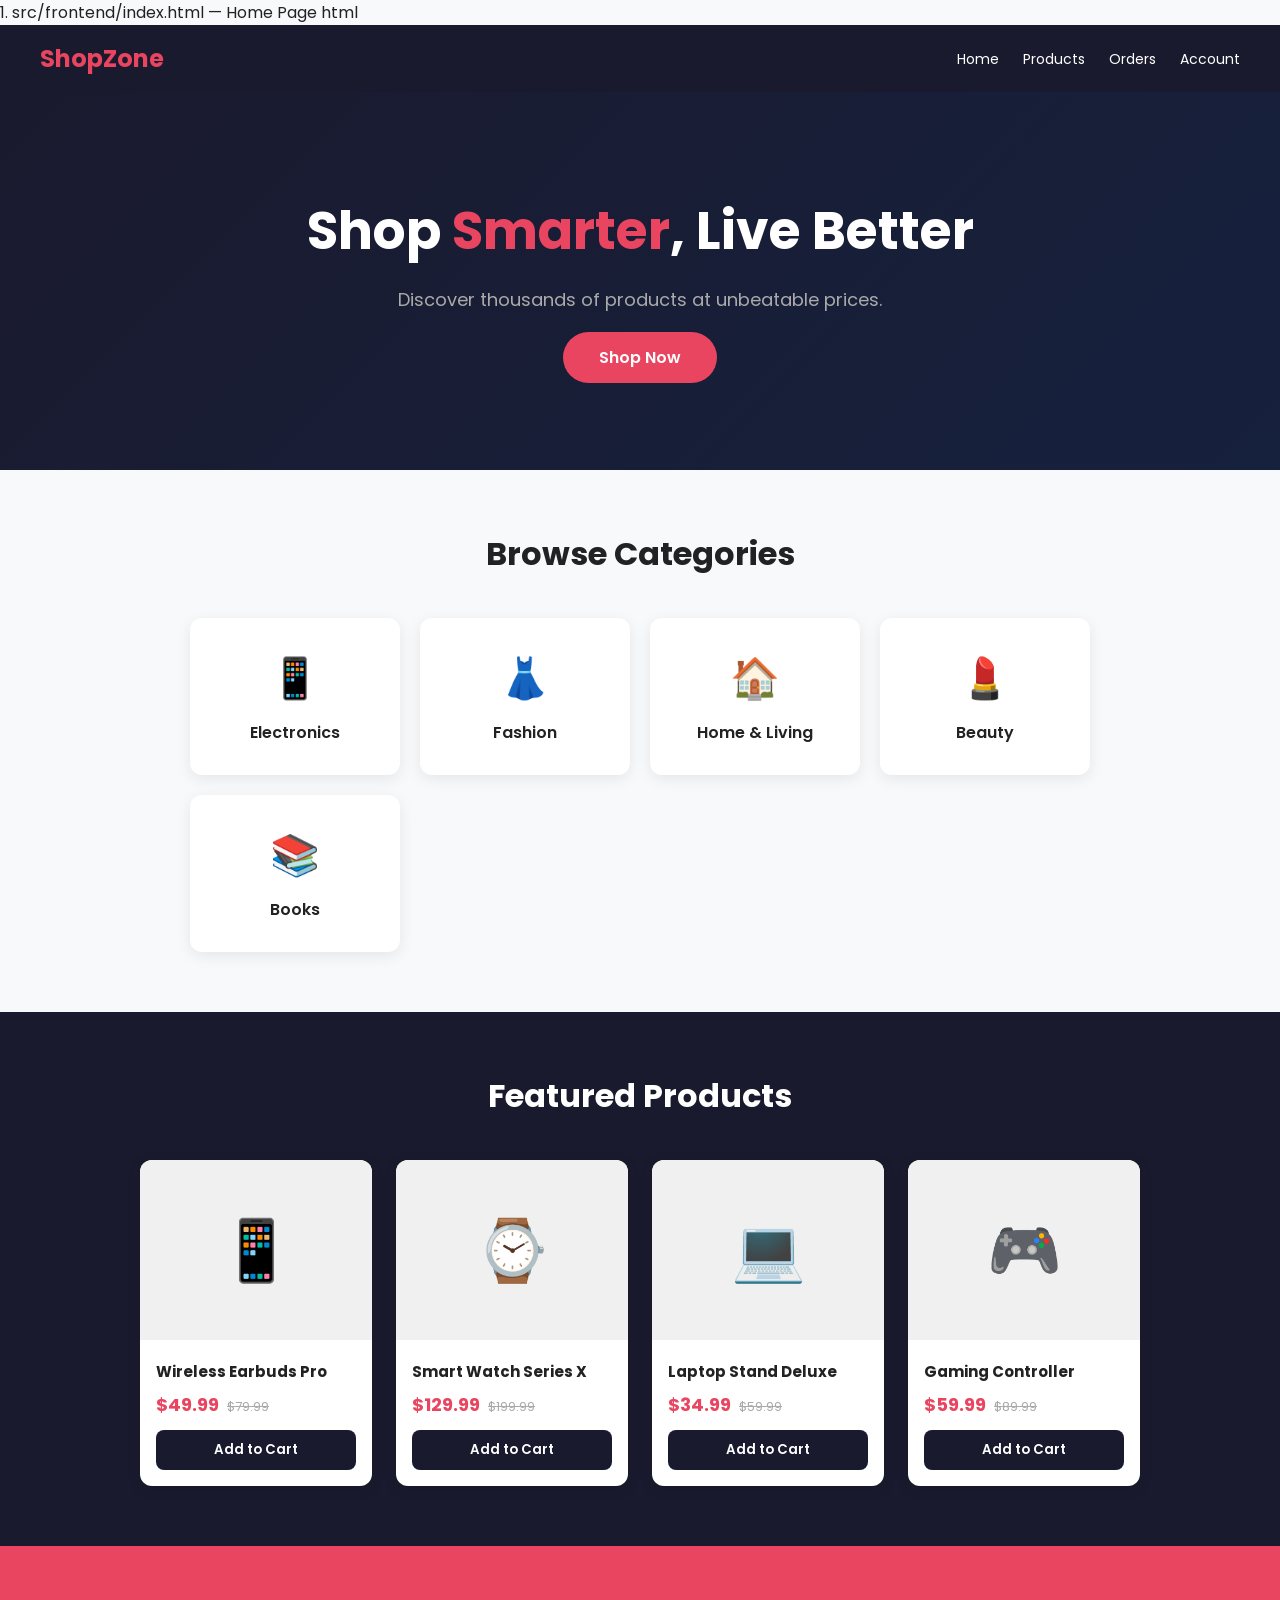
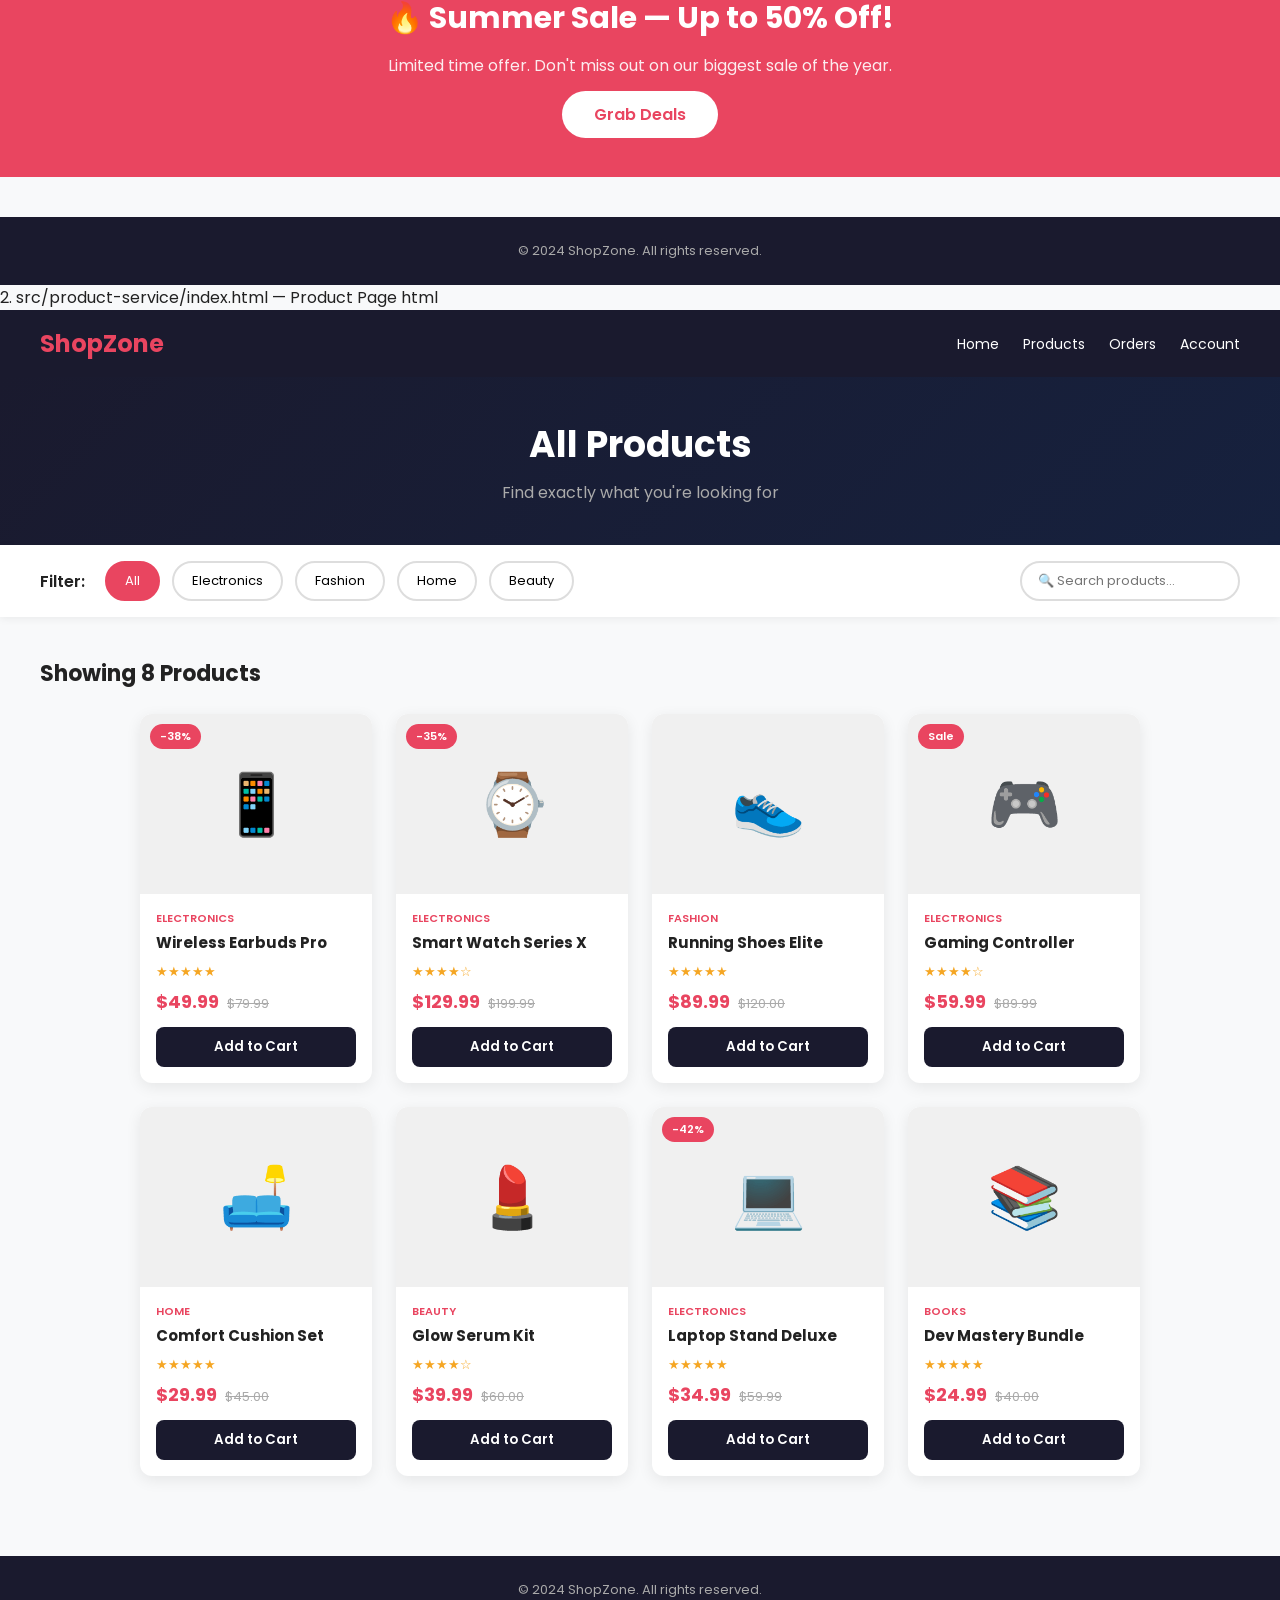
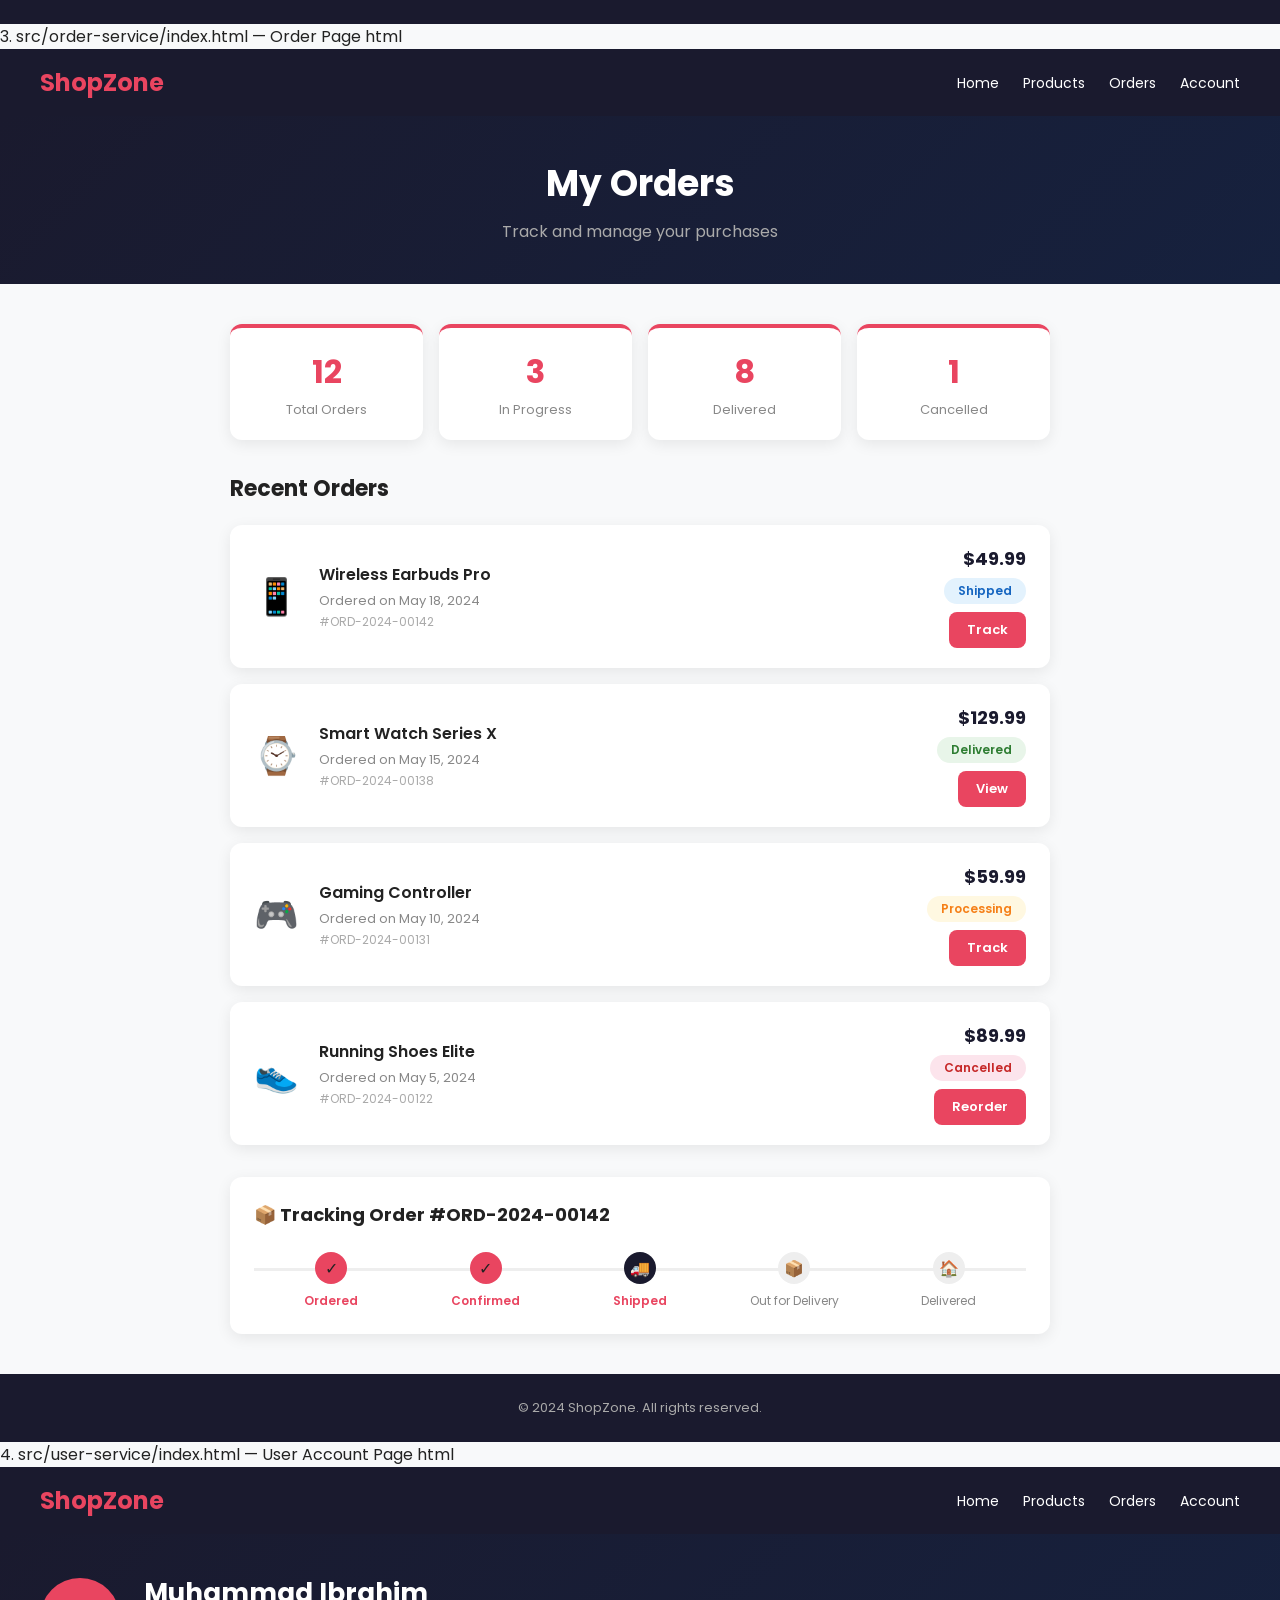
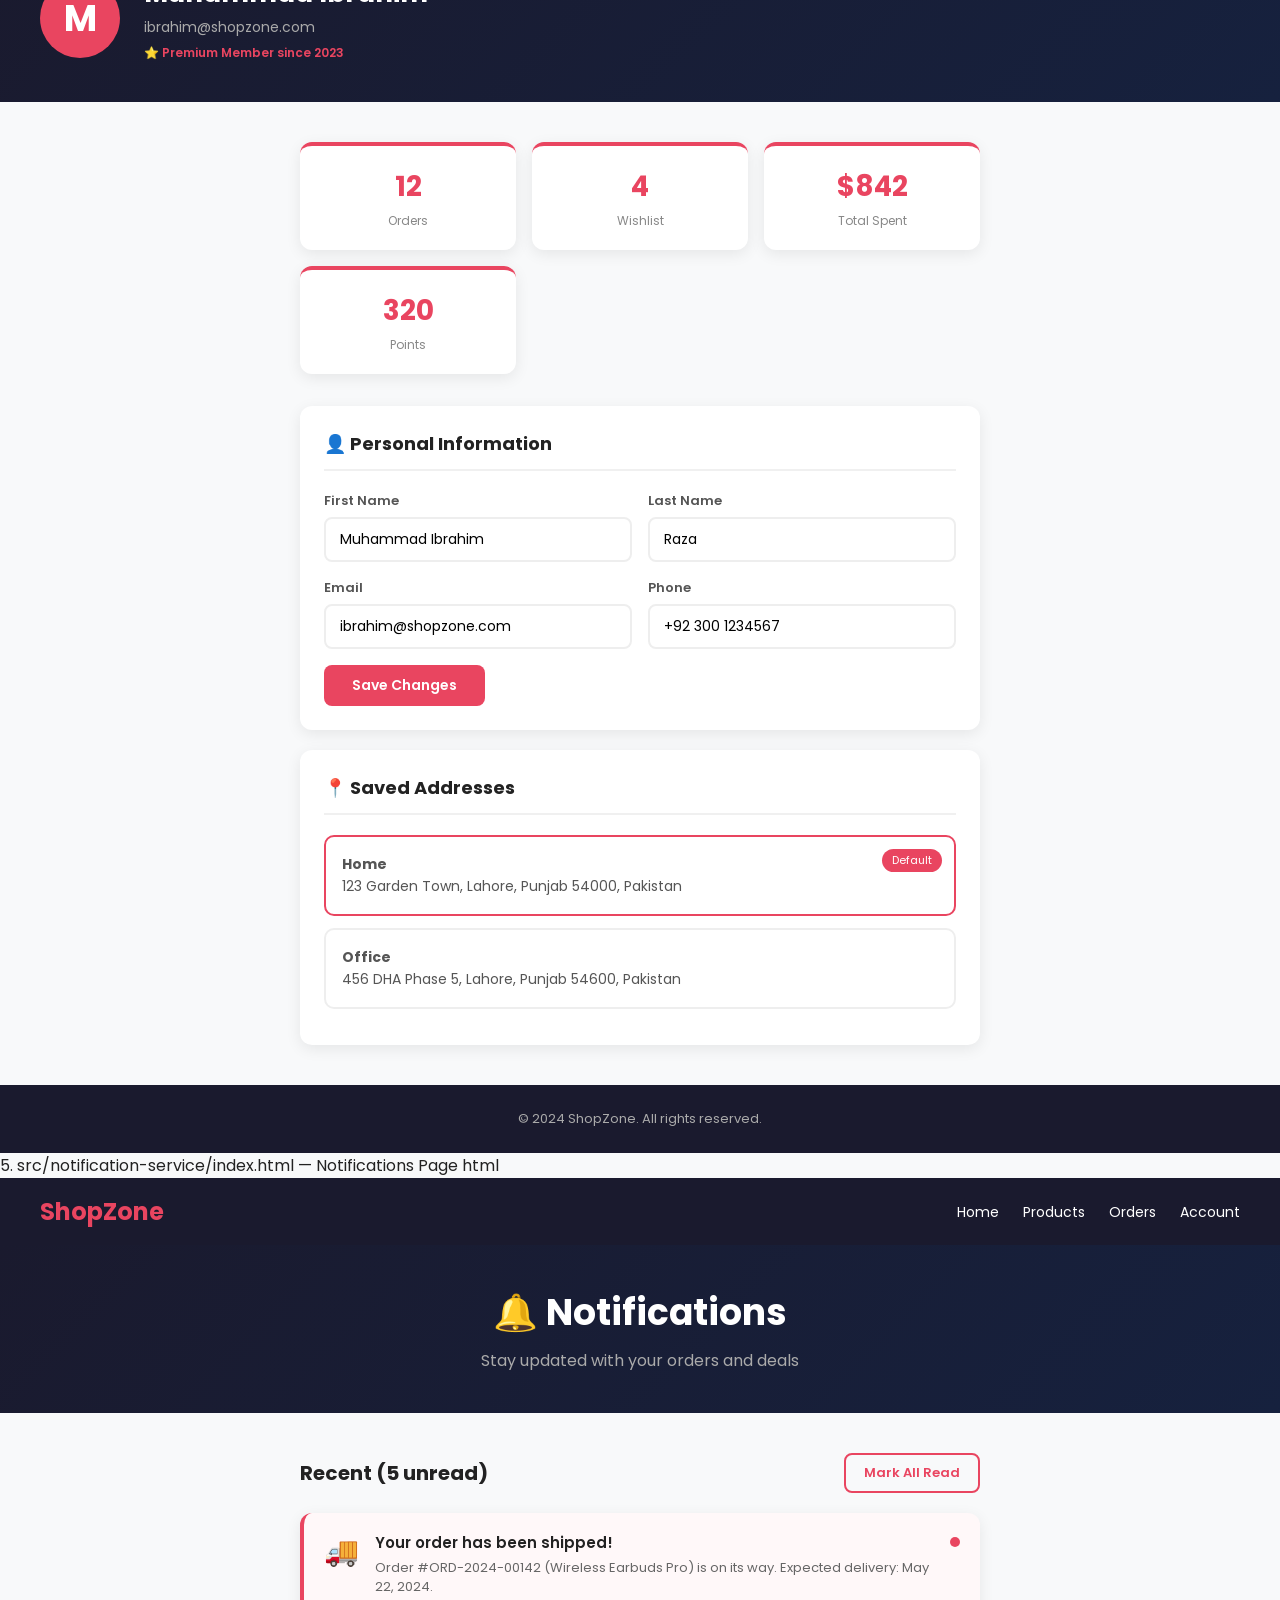
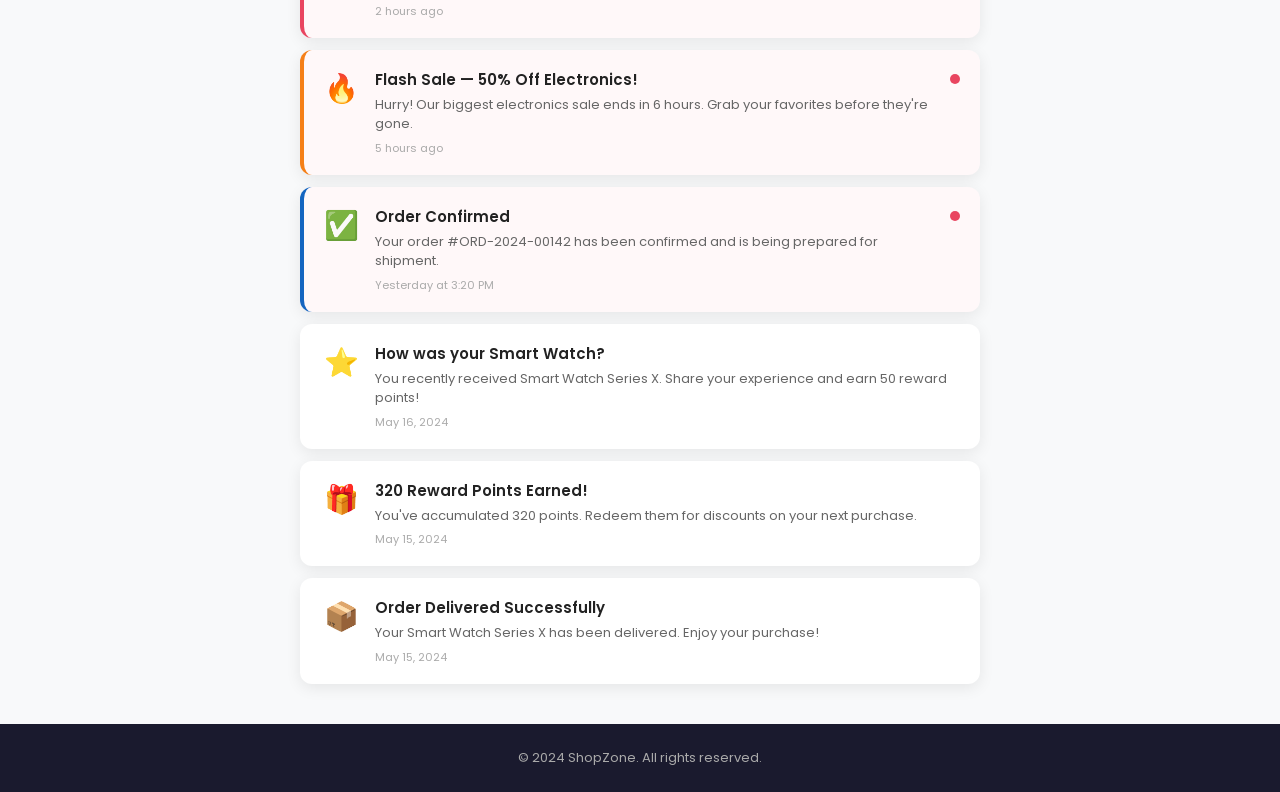
==== src/frontend/index.html @ 8c40a824 "feat: add HTML and CSS pages for all microservices" ====
1. src/frontend/index.html — Home Page
html<!DOCTYPE html>
<html lang="en">
<head>
  <meta charset="UTF-8">
  <meta name="viewport" content="width=device-width, initial-scale=1.0">
  <title>ShopZone - Home</title>
  <link href="https://fonts.googleapis.com/css2?family=Poppins:wght@300;400;600;700&display=swap" rel="stylesheet">
  <style>
    * { margin: 0; padding: 0; box-sizing: border-box; }
    body { font-family: 'Poppins', sans-serif; background: #f8f9fa; color: #222; }

    nav {
      background: #1a1a2e; color: white; padding: 16px 40px;
      display: flex; justify-content: space-between; align-items: center;
    }
    nav .logo { font-size: 24px; font-weight: 700; color: #e94560; }
    nav ul { list-style: none; display: flex; gap: 24px; }
    nav ul a { color: white; text-decoration: none; font-size: 14px; }
    nav ul a:hover { color: #e94560; }

    .hero {
      background: linear-gradient(135deg, #1a1a2e, #16213e);
      color: white; text-align: center; padding: 100px 20px;
    }
    .hero h1 { font-size: 52px; font-weight: 700; margin-bottom: 16px; }
    .hero h1 span { color: #e94560; }
    .hero p { font-size: 18px; color: #aaa; margin-bottom: 32px; }
    .hero a {
      background: #e94560; color: white; padding: 14px 36px;
      border-radius: 30px; text-decoration: none; font-weight: 600;
      transition: background 0.3s;
    }
    .hero a:hover { background: #c73652; }

    .categories {
      padding: 60px 40px; text-align: center;
    }
    .categories h2 { font-size: 32px; margin-bottom: 40px; }
    .category-grid {
      display: grid; grid-template-columns: repeat(auto-fit, minmax(180px, 1fr));
      gap: 20px; max-width: 900px; margin: 0 auto;
    }
    .category-card {
      background: white; border-radius: 12px; padding: 30px 20px;
      box-shadow: 0 4px 15px rgba(0,0,0,0.08); transition: transform 0.3s;
      cursor: pointer;
    }
    .category-card:hover { transform: translateY(-6px); }
    .category-card .icon { font-size: 40px; margin-bottom: 12px; }
    .category-card h3 { font-size: 16px; font-weight: 600; }

    .featured {
      background: #1a1a2e; padding: 60px 40px; text-align: center;
    }
    .featured h2 { color: white; font-size: 32px; margin-bottom: 40px; }
    .product-grid {
      display: grid; grid-template-columns: repeat(auto-fit, minmax(220px, 1fr));
      gap: 24px; max-width: 1000px; margin: 0 auto;
    }
    .product-card {
      background: white; border-radius: 12px; overflow: hidden;
      box-shadow: 0 4px 15px rgba(0,0,0,0.2); transition: transform 0.3s;
    }
    .product-card:hover { transform: translateY(-6px); }
    .product-img {
      height: 180px; display: flex; align-items: center; justify-content: center;
      font-size: 60px; background: #f0f0f0;
    }
    .product-info { padding: 16px; text-align: left; }
    .product-info h4 { font-size: 15px; margin-bottom: 6px; }
    .product-info .price { color: #e94560; font-weight: 700; font-size: 18px; }
    .product-info .old-price { color: #aaa; text-decoration: line-through; font-size: 13px; margin-left: 8px; }
    .btn-cart {
      width: 100%; margin-top: 12px; padding: 10px;
      background: #e94560; color: white; border: none;
      border-radius: 8px; cursor: pointer; font-family: 'Poppins', sans-serif;
      font-weight: 600; transition: background 0.3s;
    }
    .btn-cart:hover { background: #c73652; }

    .banner {
      background: #e94560; color: white; text-align: center; padding: 50px 20px;
    }
    .banner h2 { font-size: 30px; margin-bottom: 12px; }
    .banner p { font-size: 16px; margin-bottom: 24px; opacity: 0.9; }
    .banner a {
      background: white; color: #e94560; padding: 12px 32px;
      border-radius: 30px; text-decoration: none; font-weight: 600;
    }

    footer {
      background: #1a1a2e; color: #aaa; text-align: center; padding: 24px;
      font-size: 13px;
    }
  </style>
</head>
<body>

  <nav>
    <div class="logo">ShopZone</div>
    <ul>
      <li><a href="#">Home</a></li>
      <li><a href="../product-service/index.html">Products</a></li>
      <li><a href="../order-service/index.html">Orders</a></li>
      <li><a href="../user-service/index.html">Account</a></li>
    </ul>
  </nav>

  <section class="hero">
    <h1>Shop <span>Smarter</span>, Live Better</h1>
    <p>Discover thousands of products at unbeatable prices.</p>
    <a href="../product-service/index.html">Shop Now</a>
  </section>

  <section class="categories">
    <h2>Browse Categories</h2>
    <div class="category-grid">
      <div class="category-card"><div class="icon">📱</div><h3>Electronics</h3></div>
      <div class="category-card"><div class="icon">👗</div><h3>Fashion</h3></div>
      <div class="category-card"><div class="icon">🏠</div><h3>Home & Living</h3></div>
      <div class="category-card"><div class="icon">💄</div><h3>Beauty</h3></div>
      <div class="category-card"><div class="icon">📚</div><h3>Books</h3></div>
    </div>
  </section>

  <section class="featured">
    <h2>Featured Products</h2>
    <div class="product-grid">
      <div class="product-card">
        <div class="product-img">📱</div>
        <div class="product-info">
          <h4>Wireless Earbuds Pro</h4>
          <div><span class="price">$49.99</span><span class="old-price">$79.99</span></div>
          <button class="btn-cart">Add to Cart</button>
        </div>
      </div>
      <div class="product-card">
        <div class="product-img">⌚</div>
        <div class="product-info">
          <h4>Smart Watch Series X</h4>
          <div><span class="price">$129.99</span><span class="old-price">$199.99</span></div>
          <button class="btn-cart">Add to Cart</button>
        </div>
      </div>
      <div class="product-card">
        <div class="product-img">💻</div>
        <div class="product-info">
          <h4>Laptop Stand Deluxe</h4>
          <div><span class="price">$34.99</span><span class="old-price">$59.99</span></div>
          <button class="btn-cart">Add to Cart</button>
        </div>
      </div>
      <div class="product-card">
        <div class="product-img">🎮</div>
        <div class="product-info">
          <h4>Gaming Controller</h4>
          <div><span class="price">$59.99</span><span class="old-price">$89.99</span></div>
          <button class="btn-cart">Add to Cart</button>
        </div>
      </div>
    </div>
  </section>

  <section class="banner">
    <h2>🔥 Summer Sale — Up to 50% Off!</h2>
    <p>Limited time offer. Don't miss out on our biggest sale of the year.</p>
    <a href="../product-service/index.html">Grab Deals</a>
  </section>

  <footer>
    <p>© 2024 ShopZone. All rights reserved.</p>
  </footer>

</body>
</html>

2. src/product-service/index.html — Product Page
html<!DOCTYPE html>
<html lang="en">
<head>
  <meta charset="UTF-8">
  <meta name="viewport" content="width=device-width, initial-scale=1.0">
  <title>ShopZone - Products</title>
  <link href="https://fonts.googleapis.com/css2?family=Poppins:wght@300;400;600;700&display=swap" rel="stylesheet">
  <style>
    * { margin: 0; padding: 0; box-sizing: border-box; }
    body { font-family: 'Poppins', sans-serif; background: #f8f9fa; color: #222; }

    nav {
      background: #1a1a2e; color: white; padding: 16px 40px;
      display: flex; justify-content: space-between; align-items: center;
    }
    nav .logo { font-size: 24px; font-weight: 700; color: #e94560; }
    nav ul { list-style: none; display: flex; gap: 24px; }
    nav ul a { color: white; text-decoration: none; font-size: 14px; }
    nav ul a:hover { color: #e94560; }

    .page-header {
      background: linear-gradient(135deg, #1a1a2e, #16213e);
      color: white; padding: 40px; text-align: center;
    }
    .page-header h1 { font-size: 36px; }
    .page-header p { color: #aaa; margin-top: 8px; }

    .filters {
      background: white; padding: 16px 40px;
      display: flex; gap: 12px; flex-wrap: wrap; align-items: center;
      box-shadow: 0 2px 8px rgba(0,0,0,0.06);
    }
    .filters span { font-weight: 600; margin-right: 8px; }
    .filter-btn {
      padding: 8px 18px; border: 2px solid #ddd; border-radius: 20px;
      background: white; cursor: pointer; font-family: 'Poppins', sans-serif;
      font-size: 13px; transition: all 0.3s;
    }
    .filter-btn:hover, .filter-btn.active {
      background: #e94560; color: white; border-color: #e94560;
    }
    .search-box {
      margin-left: auto; padding: 8px 16px; border: 2px solid #ddd;
      border-radius: 20px; font-family: 'Poppins', sans-serif; font-size: 13px;
      outline: none; width: 220px;
    }
    .search-box:focus { border-color: #e94560; }

    .products-section { padding: 40px; }
    .products-section h2 { font-size: 22px; margin-bottom: 24px; }
    .product-grid {
      display: grid; grid-template-columns: repeat(auto-fill, minmax(220px, 1fr));
      gap: 24px;
    }
    .product-card {
      background: white; border-radius: 12px; overflow: hidden;
      box-shadow: 0 4px 15px rgba(0,0,0,0.08); transition: transform 0.3s;
    }
    .product-card:hover { transform: translateY(-6px); }
    .badge {
      position: absolute; top: 10px; left: 10px;
      background: #e94560; color: white; font-size: 11px;
      padding: 4px 10px; border-radius: 20px; font-weight: 600;
    }
    .product-img-wrap { position: relative; }
    .product-img {
      height: 180px; display: flex; align-items: center; justify-content: center;
      font-size: 60px; background: #f0f0f0;
    }
    .product-info { padding: 16px; }
    .product-info .category { font-size: 11px; color: #e94560; font-weight: 600; text-transform: uppercase; }
    .product-info h4 { font-size: 15px; margin: 4px 0 8px; }
    .stars { color: #f5a623; font-size: 13px; margin-bottom: 6px; }
    .price { color: #e94560; font-weight: 700; font-size: 18px; }
    .old-price { color: #aaa; text-decoration: line-through; font-size: 13px; margin-left: 8px; }
    .btn-cart {
      width: 100%; margin-top: 12px; padding: 10px;
      background: #1a1a2e; color: white; border: none;
      border-radius: 8px; cursor: pointer; font-family: 'Poppins', sans-serif;
      font-weight: 600; transition: background 0.3s;
    }
    .btn-cart:hover { background: #e94560; }

    footer {
      background: #1a1a2e; color: #aaa; text-align: center;
      padding: 24px; font-size: 13px; margin-top: 40px;
    }
  </style>
</head>
<body>

  <nav>
    <div class="logo">ShopZone</div>
    <ul>
      <li><a href="../frontend/index.html">Home</a></li>
      <li><a href="#">Products</a></li>
      <li><a href="../order-service/index.html">Orders</a></li>
      <li><a href="../user-service/index.html">Account</a></li>
    </ul>
  </nav>

  <div class="page-header">
    <h1>All Products</h1>
    <p>Find exactly what you're looking for</p>
  </div>

  <div class="filters">
    <span>Filter:</span>
    <button class="filter-btn active">All</button>
    <button class="filter-btn">Electronics</button>
    <button class="filter-btn">Fashion</button>
    <button class="filter-btn">Home</button>
    <button class="filter-btn">Beauty</button>
    <input class="search-box" type="text" placeholder="🔍 Search products...">
  </div>

  <section class="products-section">
    <h2>Showing 8 Products</h2>
    <div class="product-grid">

      <div class="product-card">
        <div class="product-img-wrap">
          <div class="product-img">📱</div>
          <span class="badge">-38%</span>
        </div>
        <div class="product-info">
          <div class="category">Electronics</div>
          <h4>Wireless Earbuds Pro</h4>
          <div class="stars">★★★★★</div>
          <span class="price">$49.99</span><span class="old-price">$79.99</span>
          <button class="btn-cart">Add to Cart</button>
        </div>
      </div>

      <div class="product-card">
        <div class="product-img-wrap">
          <div class="product-img">⌚</div>
          <span class="badge">-35%</span>
        </div>
        <div class="product-info">
          <div class="category">Electronics</div>
          <h4>Smart Watch Series X</h4>
          <div class="stars">★★★★☆</div>
          <span class="price">$129.99</span><span class="old-price">$199.99</span>
          <button class="btn-cart">Add to Cart</button>
        </div>
      </div>

      <div class="product-card">
        <div class="product-img-wrap">
          <div class="product-img">👟</div>
        </div>
        <div class="product-info">
          <div class="category">Fashion</div>
          <h4>Running Shoes Elite</h4>
          <div class="stars">★★★★★</div>
          <span class="price">$89.99</span><span class="old-price">$120.00</span>
          <button class="btn-cart">Add to Cart</button>
        </div>
      </div>

      <div class="product-card">
        <div class="product-img-wrap">
          <div class="product-img">🎮</div>
          <span class="badge">Sale</span>
        </div>
        <div class="product-info">
          <div class="category">Electronics</div>
          <h4>Gaming Controller</h4>
          <div class="stars">★★★★☆</div>
          <span class="price">$59.99</span><span class="old-price">$89.99</span>
          <button class="btn-cart">Add to Cart</button>
        </div>
      </div>

      <div class="product-card">
        <div class="product-img-wrap">
          <div class="product-img">🛋️</div>
        </div>
        <div class="product-info">
          <div class="category">Home</div>
          <h4>Comfort Cushion Set</h4>
          <div class="stars">★★★★★</div>
          <span class="price">$29.99</span><span class="old-price">$45.00</span>
          <button class="btn-cart">Add to Cart</button>
        </div>
      </div>

      <div class="product-card">
        <div class="product-img-wrap">
          <div class="product-img">💄</div>
        </div>
        <div class="product-info">
          <div class="category">Beauty</div>
          <h4>Glow Serum Kit</h4>
          <div class="stars">★★★★☆</div>
          <span class="price">$39.99</span><span class="old-price">$60.00</span>
          <button class="btn-cart">Add to Cart</button>
        </div>
      </div>

      <div class="product-card">
        <div class="product-img-wrap">
          <div class="product-img">💻</div>
          <span class="badge">-42%</span>
        </div>
        <div class="product-info">
          <div class="category">Electronics</div>
          <h4>Laptop Stand Deluxe</h4>
          <div class="stars">★★★★★</div>
          <span class="price">$34.99</span><span class="old-price">$59.99</span>
          <button class="btn-cart">Add to Cart</button>
        </div>
      </div>

      <div class="product-card">
        <div class="product-img-wrap">
          <div class="product-img">📚</div>
        </div>
        <div class="product-info">
          <div class="category">Books</div>
          <h4>Dev Mastery Bundle</h4>
          <div class="stars">★★★★★</div>
          <span class="price">$24.99</span><span class="old-price">$40.00</span>
          <button class="btn-cart">Add to Cart</button>
        </div>
      </div>

    </div>
  </section>

  <footer><p>© 2024 ShopZone. All rights reserved.</p></footer>

  <script>
    document.querySelectorAll('.filter-btn').forEach(btn => {
      btn.addEventListener('click', () => {
        document.querySelectorAll('.filter-btn').forEach(b => b.classList.remove('active'));
        btn.classList.add('active');
      });
    });
  </script>
</body>
</html>

3. src/order-service/index.html — Order Page
html<!DOCTYPE html>
<html lang="en">
<head>
  <meta charset="UTF-8">
  <meta name="viewport" content="width=device-width, initial-scale=1.0">
  <title>ShopZone - Orders</title>
  <link href="https://fonts.googleapis.com/css2?family=Poppins:wght@300;400;600;700&display=swap" rel="stylesheet">
  <style>
    * { margin: 0; padding: 0; box-sizing: border-box; }
    body { font-family: 'Poppins', sans-serif; background: #f8f9fa; color: #222; }

    nav {
      background: #1a1a2e; color: white; padding: 16px 40px;
      display: flex; justify-content: space-between; align-items: center;
    }
    nav .logo { font-size: 24px; font-weight: 700; color: #e94560; }
    nav ul { list-style: none; display: flex; gap: 24px; }
    nav ul a { color: white; text-decoration: none; font-size: 14px; }
    nav ul a:hover { color: #e94560; }

    .page-header {
      background: linear-gradient(135deg, #1a1a2e, #16213e);
      color: white; padding: 40px; text-align: center;
    }
    .page-header h1 { font-size: 36px; }
    .page-header p { color: #aaa; margin-top: 8px; }

    .orders-container { max-width: 860px; margin: 40px auto; padding: 0 20px; }

    .summary-cards {
      display: grid; grid-template-columns: repeat(auto-fit, minmax(180px, 1fr));
      gap: 16px; margin-bottom: 32px;
    }
    .summary-card {
      background: white; border-radius: 12px; padding: 20px;
      box-shadow: 0 4px 15px rgba(0,0,0,0.08); text-align: center;
      border-top: 4px solid #e94560;
    }
    .summary-card .number { font-size: 32px; font-weight: 700; color: #e94560; }
    .summary-card .label { font-size: 13px; color: #888; margin-top: 4px; }

    .orders-list h2 { font-size: 22px; margin-bottom: 20px; }
    .order-card {
      background: white; border-radius: 12px; padding: 20px 24px;
      box-shadow: 0 4px 15px rgba(0,0,0,0.08); margin-bottom: 16px;
      display: flex; align-items: center; gap: 20px; flex-wrap: wrap;
    }
    .order-icon { font-size: 36px; }
    .order-details { flex: 1; }
    .order-details h4 { font-size: 16px; font-weight: 600; margin-bottom: 4px; }
    .order-details p { font-size: 13px; color: #888; }
    .order-id { font-size: 12px; color: #aaa; margin-top: 2px; }
    .order-meta { text-align: right; }
    .order-price { font-size: 18px; font-weight: 700; color: #1a1a2e; }
    .status {
      display: inline-block; padding: 4px 14px; border-radius: 20px;
      font-size: 12px; font-weight: 600; margin-top: 6px;
    }
    .status.delivered { background: #e8f5e9; color: #2e7d32; }
    .status.shipped { background: #e3f2fd; color: #1565c0; }
    .status.processing { background: #fff8e1; color: #f57f17; }
    .status.cancelled { background: #fce4ec; color: #c62828; }
    .btn-track {
      padding: 8px 18px; background: #e94560; color: white;
      border: none; border-radius: 8px; cursor: pointer;
      font-family: 'Poppins', sans-serif; font-size: 13px; font-weight: 600;
      margin-top: 8px; transition: background 0.3s;
    }
    .btn-track:hover { background: #c73652; }

    .tracker {
      background: white; border-radius: 12px; padding: 24px;
      box-shadow: 0 4px 15px rgba(0,0,0,0.08); margin-top: 32px;
    }
    .tracker h3 { font-size: 18px; margin-bottom: 24px; }
    .track-steps {
      display: flex; justify-content: space-between; position: relative;
    }
    .track-steps::before {
      content: ''; position: absolute; top: 16px; left: 0; right: 0;
      height: 3px; background: #eee; z-index: 0;
    }
    .track-step { text-align: center; flex: 1; position: relative; z-index: 1; }
    .step-dot {
      width: 32px; height: 32px; border-radius: 50%; background: #eee;
      margin: 0 auto 8px; display: flex; align-items: center; justify-content: center;
      font-size: 16px;
    }
    .step-dot.done { background: #e94560; }
    .step-dot.active { background: #1a1a2e; }
    .track-step p { font-size: 12px; color: #888; }
    .track-step.done p { color: #e94560; font-weight: 600; }

    footer {
      background: #1a1a2e; color: #aaa; text-align: center;
      padding: 24px; font-size: 13px; margin-top: 40px;
    }
  </style>
</head>
<body>

  <nav>
    <div class="logo">ShopZone</div>
    <ul>
      <li><a href="../frontend/index.html">Home</a></li>
      <li><a href="../product-service/index.html">Products</a></li>
      <li><a href="#">Orders</a></li>
      <li><a href="../user-service/index.html">Account</a></li>
    </ul>
  </nav>

  <div class="page-header">
    <h1>My Orders</h1>
    <p>Track and manage your purchases</p>
  </div>

  <div class="orders-container">

    <div class="summary-cards">
      <div class="summary-card"><div class="number">12</div><div class="label">Total Orders</div></div>
      <div class="summary-card"><div class="number">3</div><div class="label">In Progress</div></div>
      <div class="summary-card"><div class="number">8</div><div class="label">Delivered</div></div>
      <div class="summary-card"><div class="number">1</div><div class="label">Cancelled</div></div>
    </div>

    <div class="orders-list">
      <h2>Recent Orders</h2>

      <div class="order-card">
        <div class="order-icon">📱</div>
        <div class="order-details">
          <h4>Wireless Earbuds Pro</h4>
          <p>Ordered on May 18, 2024</p>
          <div class="order-id">#ORD-2024-00142</div>
        </div>
        <div class="order-meta">
          <div class="order-price">$49.99</div>
          <div><span class="status shipped">Shipped</span></div>
          <button class="btn-track">Track</button>
        </div>
      </div>

      <div class="order-card">
        <div class="order-icon">⌚</div>
        <div class="order-details">
          <h4>Smart Watch Series X</h4>
          <p>Ordered on May 15, 2024</p>
          <div class="order-id">#ORD-2024-00138</div>
        </div>
        <div class="order-meta">
          <div class="order-price">$129.99</div>
          <div><span class="status delivered">Delivered</span></div>
          <button class="btn-track">View</button>
        </div>
      </div>

      <div class="order-card">
        <div class="order-icon">🎮</div>
        <div class="order-details">
          <h4>Gaming Controller</h4>
          <p>Ordered on May 10, 2024</p>
          <div class="order-id">#ORD-2024-00131</div>
        </div>
        <div class="order-meta">
          <div class="order-price">$59.99</div>
          <div><span class="status processing">Processing</span></div>
          <button class="btn-track">Track</button>
        </div>
      </div>

      <div class="order-card">
        <div class="order-icon">👟</div>
        <div class="order-details">
          <h4>Running Shoes Elite</h4>
          <p>Ordered on May 5, 2024</p>
          <div class="order-id">#ORD-2024-00122</div>
        </div>
        <div class="order-meta">
          <div class="order-price">$89.99</div>
          <div><span class="status cancelled">Cancelled</span></div>
          <button class="btn-track">Reorder</button>
        </div>
      </div>
    </div>

    <div class="tracker">
      <h3>📦 Tracking Order #ORD-2024-00142</h3>
      <div class="track-steps">
        <div class="track-step done">
          <div class="step-dot done">✓</div>
          <p>Ordered</p>
        </div>
        <div class="track-step done">
          <div class="step-dot done">✓</div>
          <p>Confirmed</p>
        </div>
        <div class="track-step done">
          <div class="step-dot active">🚚</div>
          <p>Shipped</p>
        </div>
        <div class="track-step">
          <div class="step-dot">📦</div>
          <p>Out for Delivery</p>
        </div>
        <div class="track-step">
          <div class="step-dot">🏠</div>
          <p>Delivered</p>
        </div>
      </div>
    </div>

  </div>

  <footer><p>© 2024 ShopZone. All rights reserved.</p></footer>
</body>
</html>

4. src/user-service/index.html — User Account Page
html<!DOCTYPE html>
<html lang="en">
<head>
  <meta charset="UTF-8">
  <meta name="viewport" content="width=device-width, initial-scale=1.0">
  <title>ShopZone - My Account</title>
  <link href="https://fonts.googleapis.com/css2?family=Poppins:wght@300;400;600;700&display=swap" rel="stylesheet">
  <style>
    * { margin: 0; padding: 0; box-sizing: border-box; }
    body { font-family: 'Poppins', sans-serif; background: #f8f9fa; color: #222; }

    nav {
      background: #1a1a2e; color: white; padding: 16px 40px;
      display: flex; justify-content: space-between; align-items: center;
    }
    nav .logo { font-size: 24px; font-weight: 700; color: #e94560; }
    nav ul { list-style: none; display: flex; gap: 24px; }
    nav ul a { color: white; text-decoration: none; font-size: 14px; }
    nav ul a:hover { color: #e94560; }

    .profile-header {
      background: linear-gradient(135deg, #1a1a2e, #16213e);
      padding: 40px; display: flex; align-items: center; gap: 24px;
    }
    .avatar {
      width: 80px; height: 80px; border-radius: 50%; background: #e94560;
      display: flex; align-items: center; justify-content: center;
      font-size: 36px; color: white; font-weight: 700;
    }
    .profile-info h1 { color: white; font-size: 26px; }
    .profile-info p { color: #aaa; font-size: 14px; margin-top: 4px; }
    .profile-info .member { color: #e94560; font-size: 12px; font-weight: 600; margin-top: 6px; }

    .container { max-width: 860px; margin: 40px auto; padding: 0 20px; }

    .stats {
      display: grid; grid-template-columns: repeat(auto-fit, minmax(160px, 1fr));
      gap: 16px; margin-bottom: 32px;
    }
    .stat-card {
      background: white; border-radius: 12px; padding: 20px;
      box-shadow: 0 4px 15px rgba(0,0,0,0.08); text-align: center;
      border-top: 4px solid #e94560;
    }
    .stat-card .num { font-size: 28px; font-weight: 700; color: #e94560; }
    .stat-card .lbl { font-size: 12px; color: #888; margin-top: 4px; }

    .section { background: white; border-radius: 12px; padding: 24px; margin-bottom: 20px; box-shadow: 0 4px 15px rgba(0,0,0,0.08); }
    .section h3 { font-size: 18px; margin-bottom: 20px; padding-bottom: 12px; border-bottom: 2px solid #f0f0f0; }

    .form-row { display: grid; grid-template-columns: 1fr 1fr; gap: 16px; margin-bottom: 16px; }
    .form-group { display: flex; flex-direction: column; gap: 6px; }
    .form-group label { font-size: 13px; font-weight: 600; color: #555; }
    .form-group input {
      padding: 10px 14px; border: 2px solid #eee; border-radius: 8px;
      font-family: 'Poppins', sans-serif; font-size: 14px; outline: none;
    }
    .form-group input:focus { border-color: #e94560; }
    .btn-save {
      padding: 10px 28px; background: #e94560; color: white;
      border: none; border-radius: 8px; cursor: pointer;
      font-family: 'Poppins', sans-serif; font-weight: 600; font-size: 14px;
      transition: background 0.3s;
    }
    .btn-save:hover { background: #c73652; }

    .address-card {
      border: 2px solid #eee; border-radius: 10px; padding: 16px;
      margin-bottom: 12px; position: relative;
    }
    .address-card.default { border-color: #e94560; }
    .address-card .default-badge {
      position: absolute; top: 12px; right: 12px;
      background: #e94560; color: white; font-size: 11px;
      padding: 3px 10px; border-radius: 20px;
    }
    .address-card p { font-size: 14px; color: #555; line-height: 1.6; }

    footer {
      background: #1a1a2e; color: #aaa; text-align: center;
      padding: 24px; font-size: 13px; margin-top: 40px;
    }
  </style>
</head>
<body>

  <nav>
    <div class="logo">ShopZone</div>
    <ul>
      <li><a href="../frontend/index.html">Home</a></li>
      <li><a href="../product-service/index.html">Products</a></li>
      <li><a href="../order-service/index.html">Orders</a></li>
      <li><a href="#">Account</a></li>
    </ul>
  </nav>

  <div class="profile-header">
    <div class="avatar">M</div>
    <div class="profile-info">
      <h1>Muhammad Ibrahim</h1>
      <p>ibrahim@shopzone.com</p>
      <div class="member">⭐ Premium Member since 2023</div>
    </div>
  </div>

  <div class="container">

    <div class="stats">
      <div class="stat-card"><div class="num">12</div><div class="lbl">Orders</div></div>
      <div class="stat-card"><div class="num">4</div><div class="lbl">Wishlist</div></div>
      <div class="stat-card"><div class="num">$842</div><div class="lbl">Total Spent</div></div>
      <div class="stat-card"><div class="num">320</div><div class="lbl">Points</div></div>
    </div>

    <div class="section">
      <h3>👤 Personal Information</h3>
      <div class="form-row">
        <div class="form-group">
          <label>First Name</label>
          <input type="text" value="Muhammad Ibrahim">
        </div>
        <div class="form-group">
          <label>Last Name</label>
          <input type="text" value="Raza">
        </div>
      </div>
      <div class="form-row">
        <div class="form-group">
          <label>Email</label>
          <input type="email" value="ibrahim@shopzone.com">
        </div>
        <div class="form-group">
          <label>Phone</label>
          <input type="text" value="+92 300 1234567">
        </div>
      </div>
      <button class="btn-save">Save Changes</button>
    </div>

    <div class="section">
      <h3>📍 Saved Addresses</h3>
      <div class="address-card default">
        <span class="default-badge">Default</span>
        <p><strong>Home</strong></p>
        <p>123 Garden Town, Lahore, Punjab 54000, Pakistan</p>
      </div>
      <div class="address-card">
        <p><strong>Office</strong></p>
        <p>456 DHA Phase 5, Lahore, Punjab 54600, Pakistan</p>
      </div>
    </div>

  </div>

  <footer><p>© 2024 ShopZone. All rights reserved.</p></footer>
</body>
</html>

5. src/notification-service/index.html — Notifications Page
html<!DOCTYPE html>
<html lang="en">
<head>
  <meta charset="UTF-8">
  <meta name="viewport" content="width=device-width, initial-scale=1.0">
  <title>ShopZone - Notifications</title>
  <link href="https://fonts.googleapis.com/css2?family=Poppins:wght@300;400;600;700&display=swap" rel="stylesheet">
  <style>
    * { margin: 0; padding: 0; box-sizing: border-box; }
    body { font-family: 'Poppins', sans-serif; background: #f8f9fa; color: #222; }

    nav {
      background: #1a1a2e; color: white; padding: 16px 40px;
      display: flex; justify-content: space-between; align-items: center;
    }
    nav .logo { font-size: 24px; font-weight: 700; color: #e94560; }
    nav ul { list-style: none; display: flex; gap: 24px; }
    nav ul a { color: white; text-decoration: none; font-size: 14px; }
    nav ul a:hover { color: #e94560; }

    .page-header {
      background: linear-gradient(135deg, #1a1a2e, #16213e);
      color: white; padding: 40px; text-align: center;
    }
    .page-header h1 { font-size: 36px; }
    .page-header p { color: #aaa; margin-top: 8px; }

    .container { max-width: 720px; margin: 40px auto; padding: 0 20px; }

    .toolbar {
      display: flex; justify-content: space-between; align-items: center;
      margin-bottom: 20px;
    }
    .toolbar h2 { font-size: 20px; }
    .btn-clear {
      padding: 8px 18px; background: transparent; color: #e94560;
      border: 2px solid #e94560; border-radius: 8px; cursor: pointer;
      font-family: 'Poppins', sans-serif; font-size: 13px; font-weight: 600;
      transition: all 0.3s;
    }
    .btn-clear:hover { background: #e94560; color: white; }

    .notif-card {
      background: white; border-radius: 12px; padding: 18px 20px;
      box-shadow: 0 4px 15px rgba(0,0,0,0.08); margin-bottom: 12px;
      display: flex; gap: 16px; align-items: flex-start;
      border-left: 4px solid transparent; transition: transform 0.2s;
    }
    .notif-card:hover { transform: translateX(4px); }
    .notif-card.unread { border-left-color: #e94560; background: #fff8f9; }
    .notif-card.order { border-left-color: #1565c0; }
    .notif-card.promo { border-left-color: #f57f17; }
    .notif-icon { font-size: 28px; flex-shrink: 0; }
    .notif-body { flex: 1; }
    .notif-body h4 { font-size: 15px; font-weight: 600; margin-bottom: 4px; }
    .notif-body p { font-size: 13px; color: #666; line-height: 1.5; }
    .notif-time { font-size: 11px; color: #aaa; margin-top: 6px; }
    .unread-dot {
      width: 10px; height: 10px; border-radius: 50%;
      background: #e94560; flex-shrink: 0; margin-top: 6px;
    }

    .empty-state {
      text-align: center; padding: 60px 20px; color: #aaa;
    }
    .empty-state .icon { font-size: 60px; margin-bottom: 16px; }
    .empty-state p { font-size: 16px; }

    footer {
      background: #1a1a2e; color: #aaa; text-align: center;
      padding: 24px; font-size: 13px; margin-top: 40px;
    }
  </style>
</head>
<body>

  <nav>
    <div class="logo">ShopZone</div>
    <ul>
      <li><a href="../frontend/index.html">Home</a></li>
      <li><a href="../product-service/index.html">Products</a></li>
      <li><a href="../order-service/index.html">Orders</a></li>
      <li><a href="../user-service/index.html">Account</a></li>
    </ul>
  </nav>

  <div class="page-header">
    <h1>🔔 Notifications</h1>
    <p>Stay updated with your orders and deals</p>
  </div>

  <div class="container">
    <div class="toolbar">
      <h2>Recent (5 unread)</h2>
      <button class="btn-clear">Mark All Read</button>
    </div>

    <div class="notif-card unread">
      <div class="notif-icon">🚚</div>
      <div class="notif-body">
        <h4>Your order has been shipped!</h4>
        <p>Order #ORD-2024-00142 (Wireless Earbuds Pro) is on its way. Expected delivery: May 22, 2024.</p>
        <div class="notif-time">2 hours ago</div>
      </div>
      <div class="unread-dot"></div>
    </div>

    <div class="notif-card unread promo">
      <div class="notif-icon">🔥</div>
      <div class="notif-body">
        <h4>Flash Sale — 50% Off Electronics!</h4>
        <p>Hurry! Our biggest electronics sale ends in 6 hours. Grab your favorites before they're gone.</p>
        <div class="notif-time">5 hours ago</div>
      </div>
      <div class="unread-dot"></div>
    </div>

    <div class="notif-card unread order">
      <div class="notif-icon">✅</div>
      <div class="notif-body">
        <h4>Order Confirmed</h4>
        <p>Your order #ORD-2024-00142 has been confirmed and is being prepared for shipment.</p>
        <div class="notif-time">Yesterday at 3:20 PM</div>
      </div>
      <div class="unread-dot"></div>
    </div>

    <div class="notif-card">
      <div class="notif-icon">⭐</div>
      <div class="notif-body">
        <h4>How was your Smart Watch?</h4>
        <p>You recently received Smart Watch Series X. Share your experience and earn 50 reward points!</p>
        <div class="notif-time">May 16, 2024</div>
      </div>
    </div>

    <div class="notif-card">
      <div class="notif-icon">🎁</div>
      <div class="notif-body">
        <h4>320 Reward Points Earned!</h4>
        <p>You've accumulated 320 points. Redeem them for discounts on your next purchase.</p>
        <div class="notif-time">May 15, 2024</div>
      </div>
    </div>

    <div class="notif-card">
      <div class="notif-icon">📦</div>
      <div class="notif-body">
        <h4>Order Delivered Successfully</h4>
        <p>Your Smart Watch Series X has been delivered. Enjoy your purchase!</p>
        <div class="notif-time">May 15, 2024</div>
      </div>
    </div>

  </div>

  <footer><p>© 2024 ShopZone. All rights reserved.</p></footer>
</body>
</html>
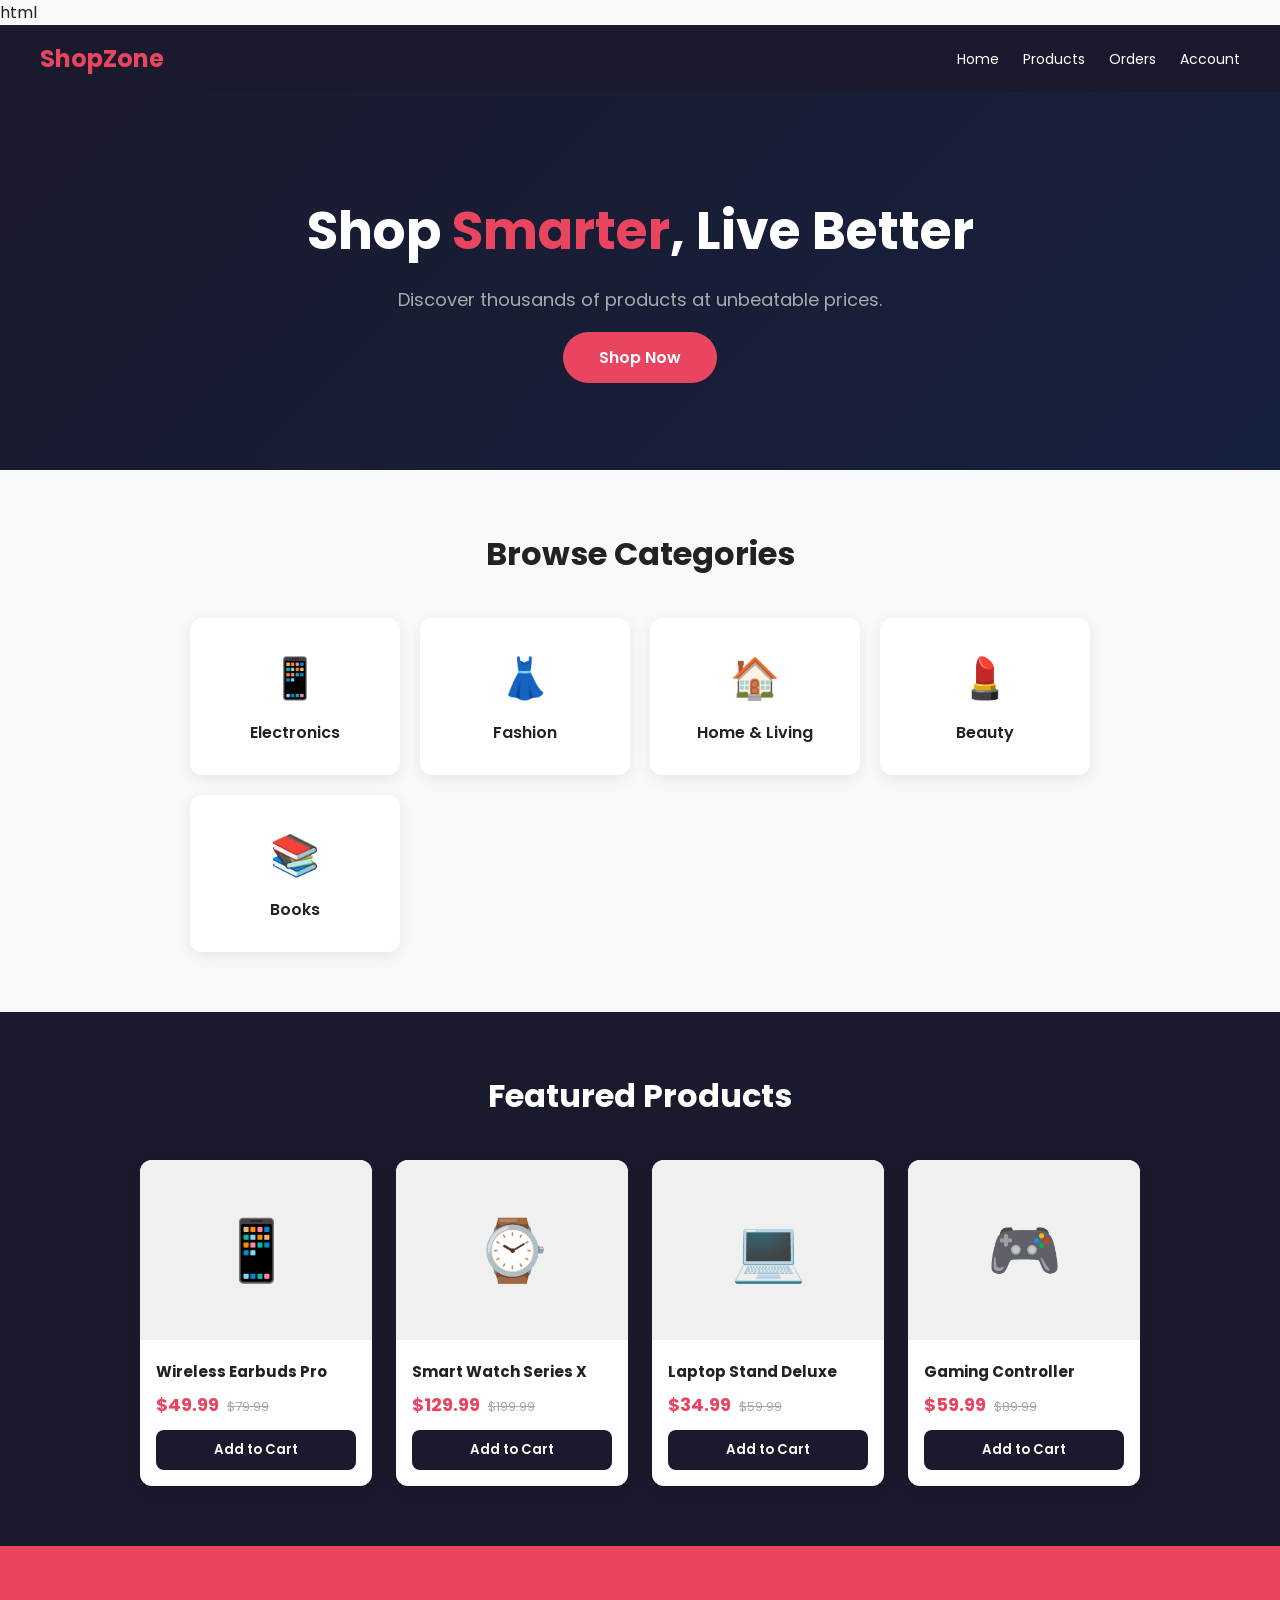
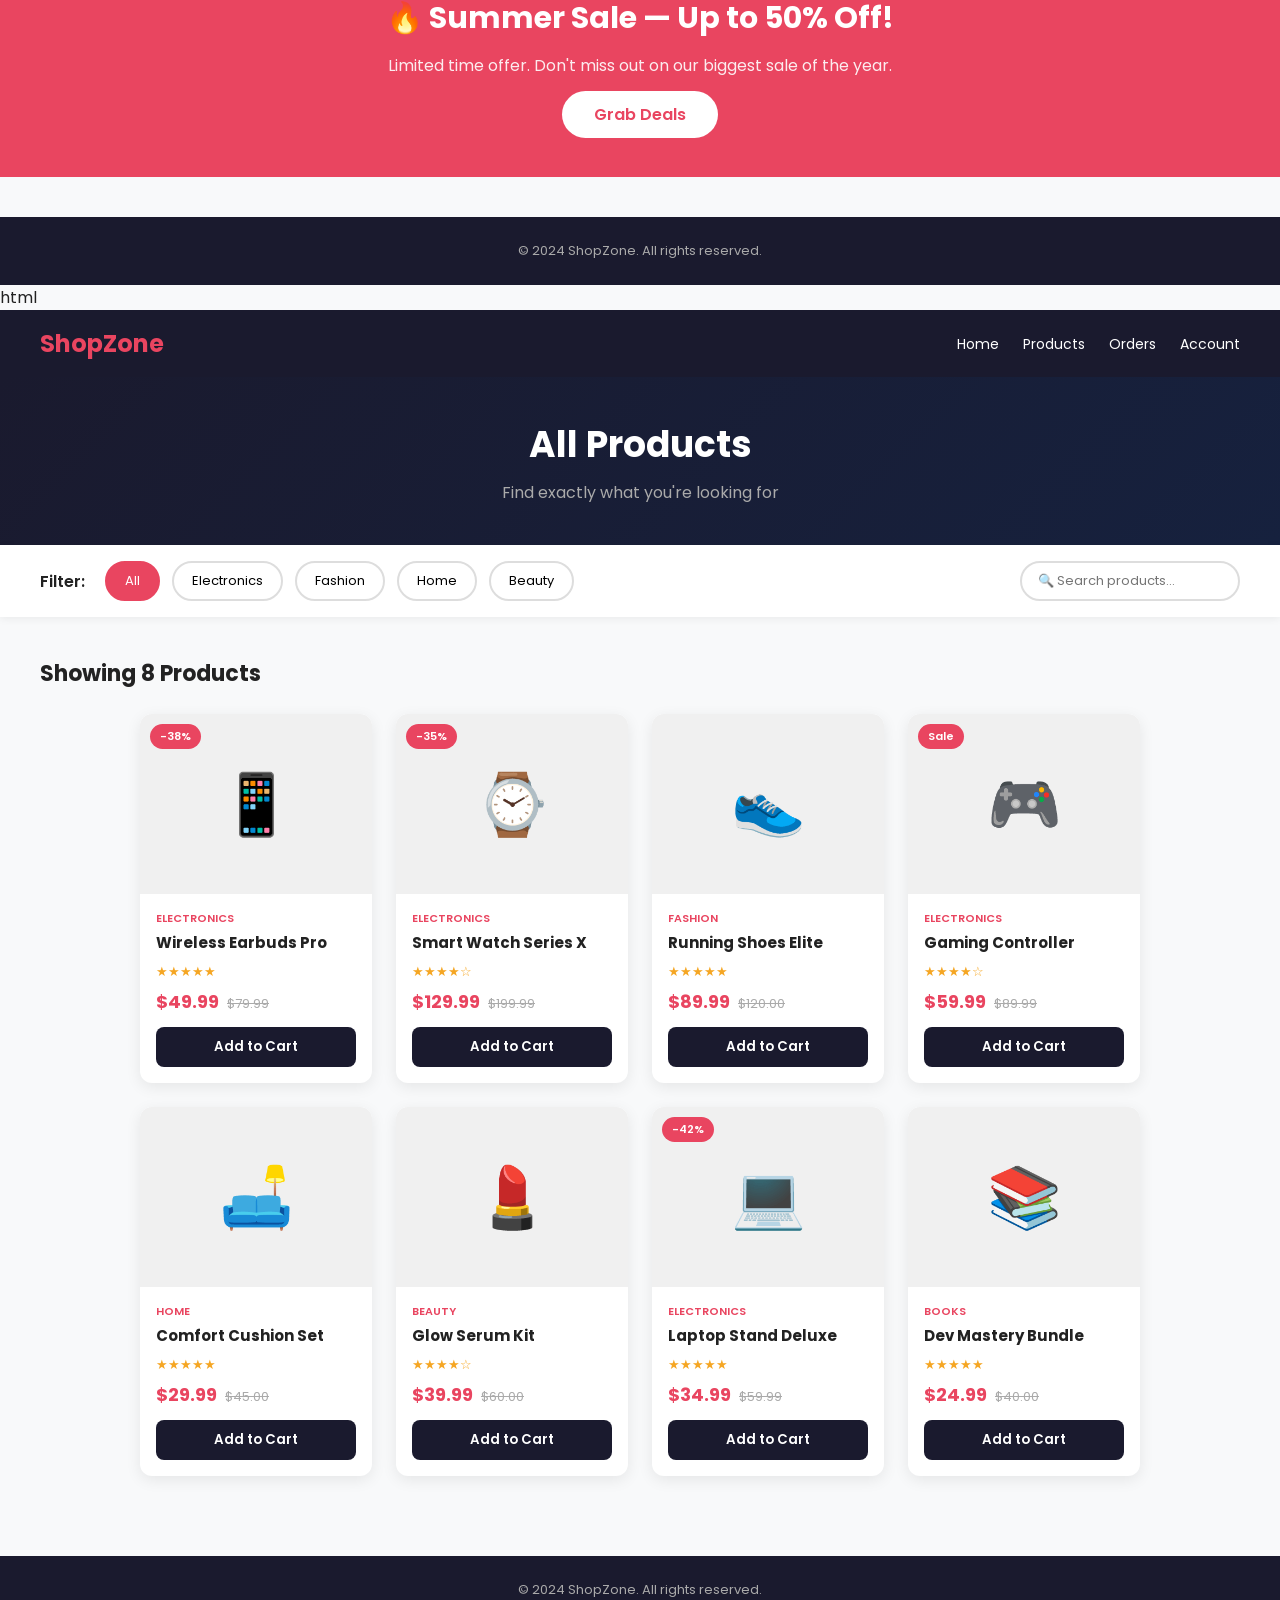
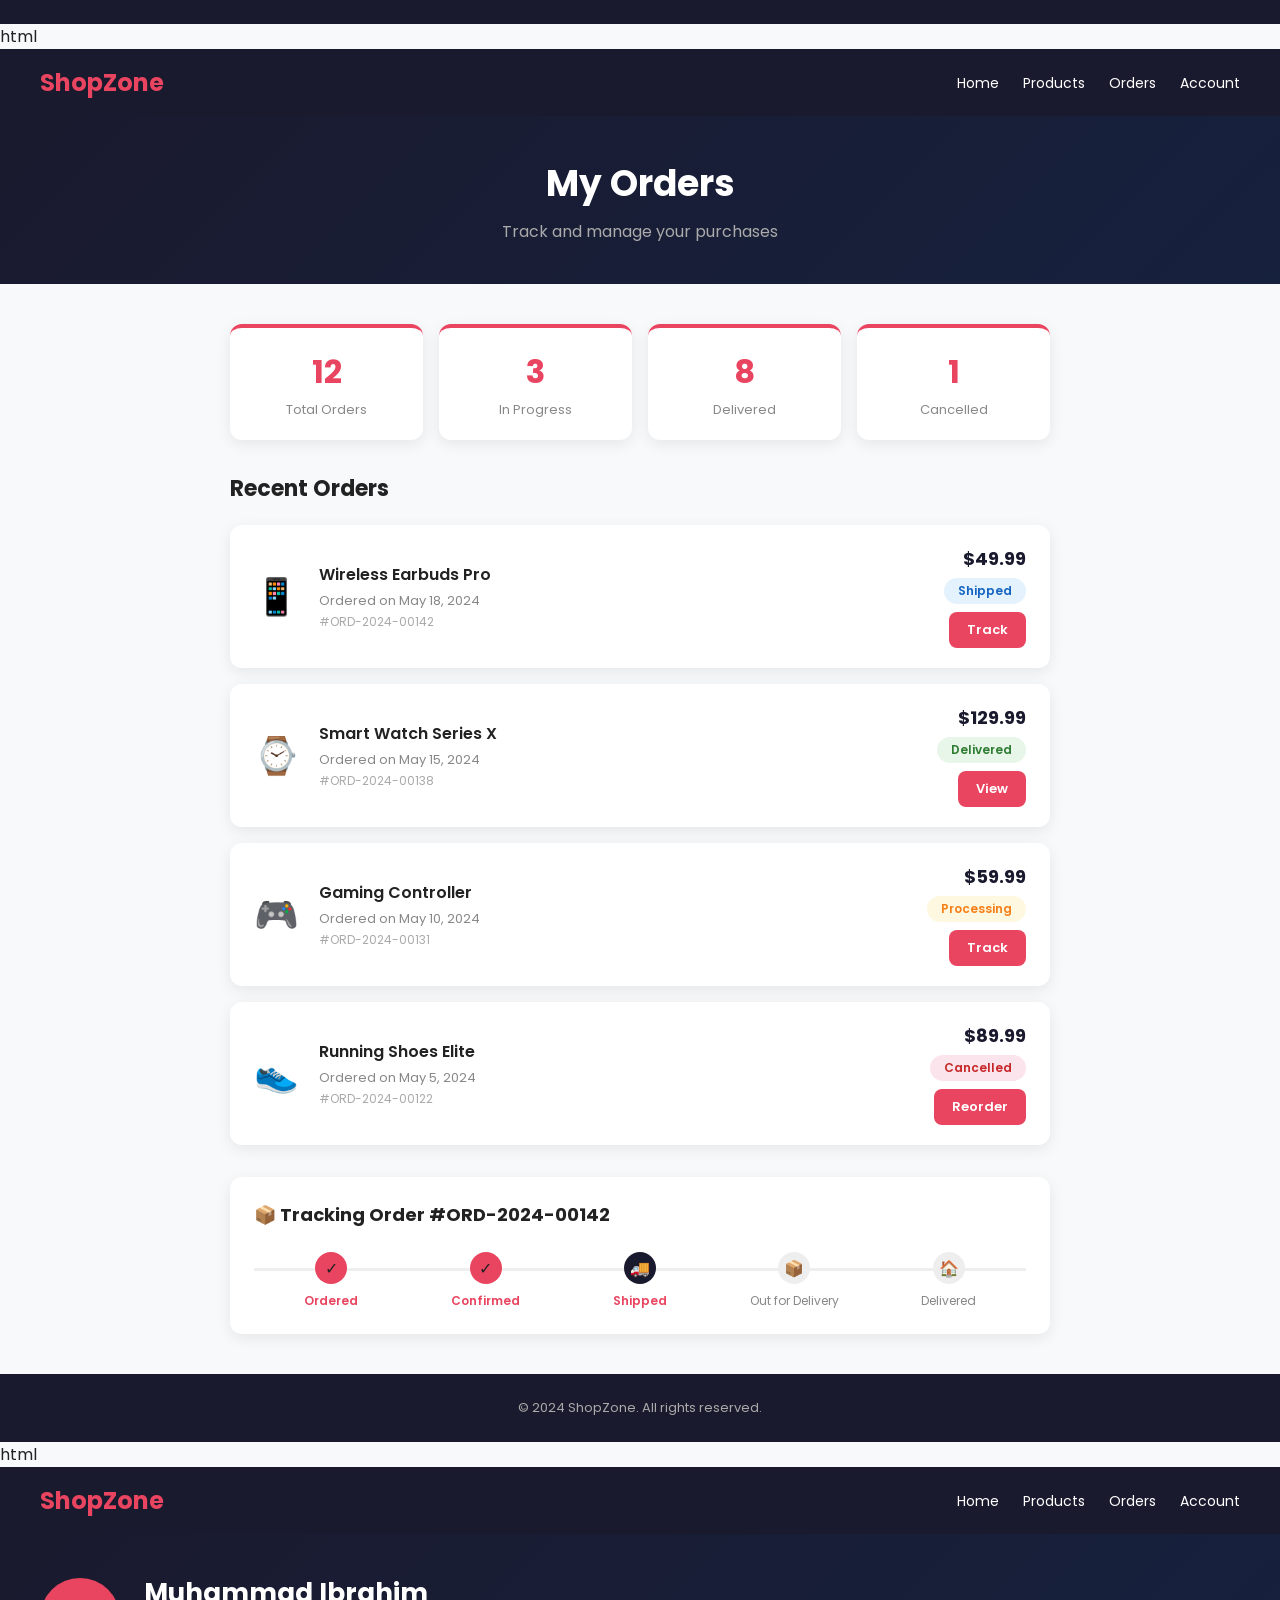
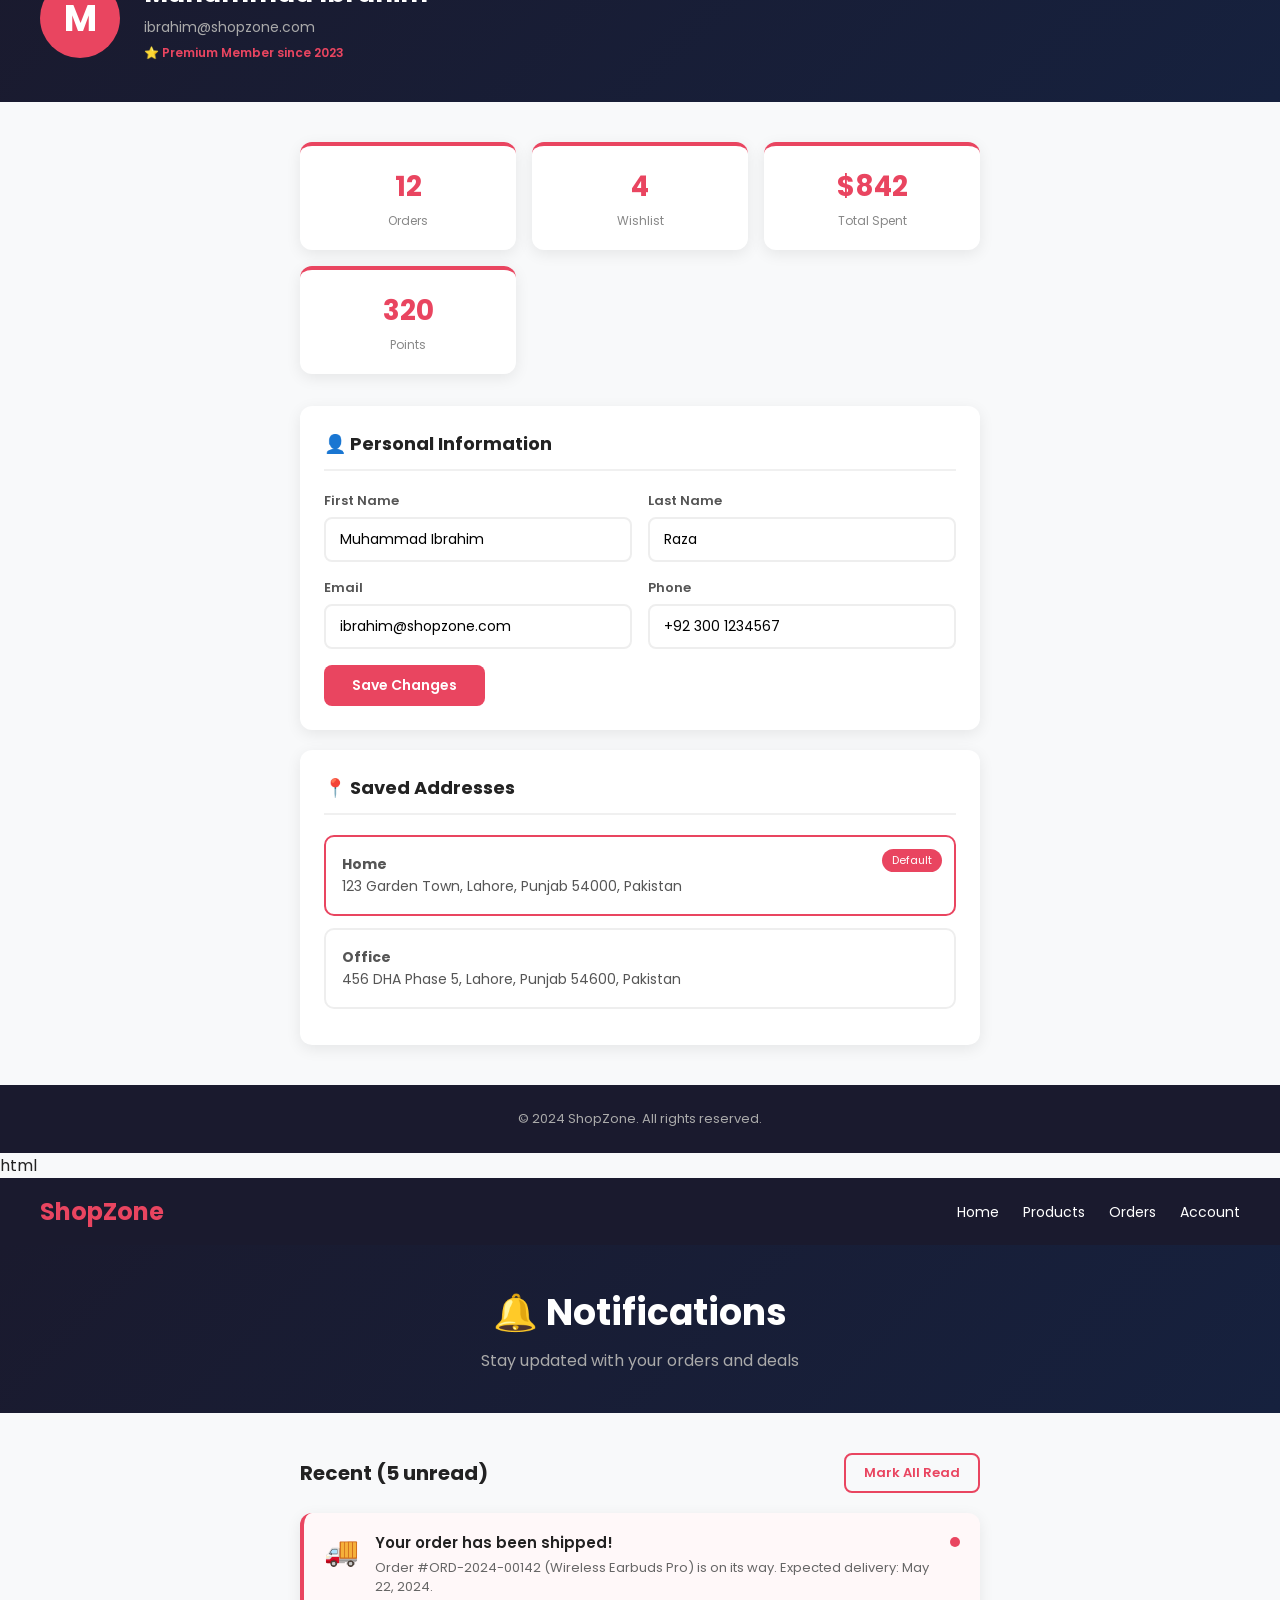
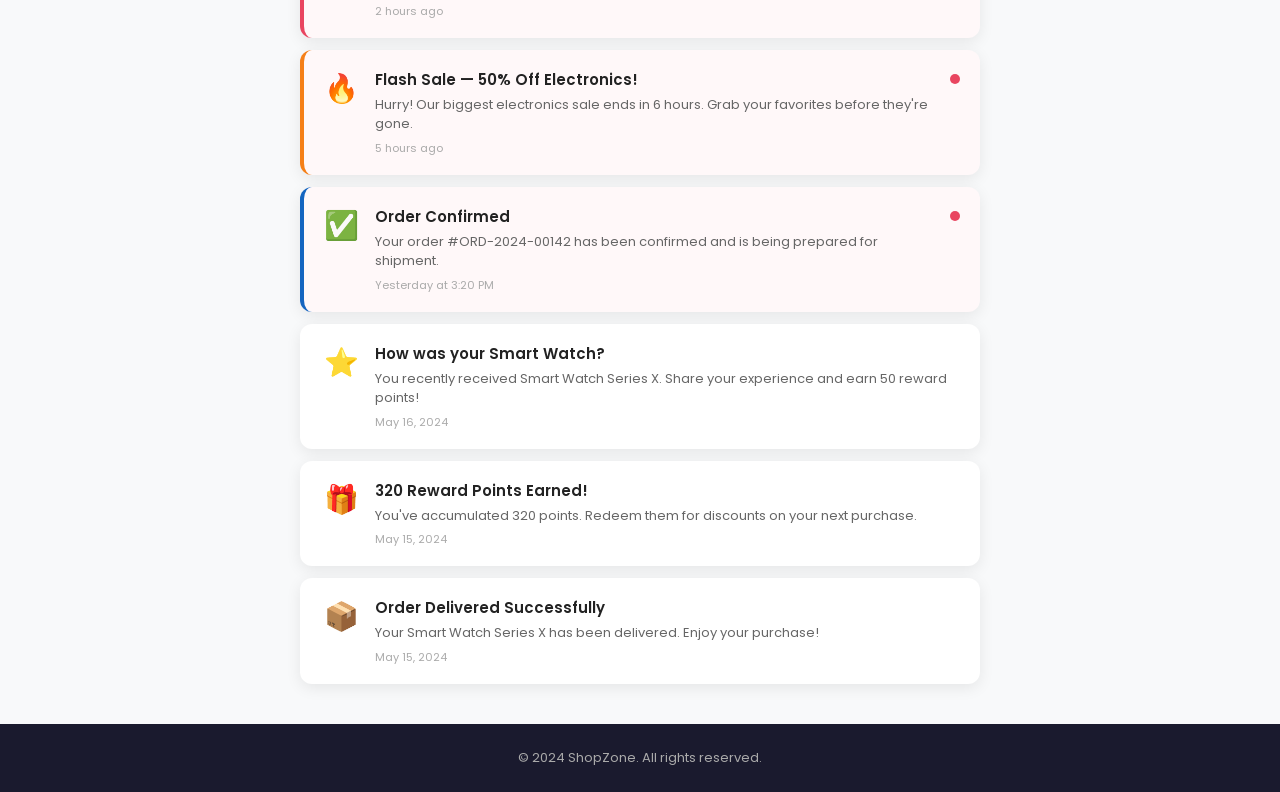
==== commit bcb43f73: "Made change in frontend" ====
--- a/src/frontend/index.html
+++ b/src/frontend/index.html
@@ -1,4 +1,3 @@
-1. src/frontend/index.html — Home Page
 html<!DOCTYPE html>
 <html lang="en">
 <head>
@@ -175,7 +174,6 @@
 </body>
 </html>
 
-2. src/product-service/index.html — Product Page
 html<!DOCTYPE html>
 <html lang="en">
 <head>
@@ -420,7 +418,6 @@
 </body>
 </html>
 
-3. src/order-service/index.html — Order Page
 html<!DOCTYPE html>
 <html lang="en">
 <head>
@@ -638,7 +635,7 @@
 </body>
 </html>
 
-4. src/user-service/index.html — User Account Page
+
 html<!DOCTYPE html>
 <html lang="en">
 <head>
@@ -797,7 +794,6 @@
 </body>
 </html>
 
-5. src/notification-service/index.html — Notifications Page
 html<!DOCTYPE html>
 <html lang="en">
 <head>
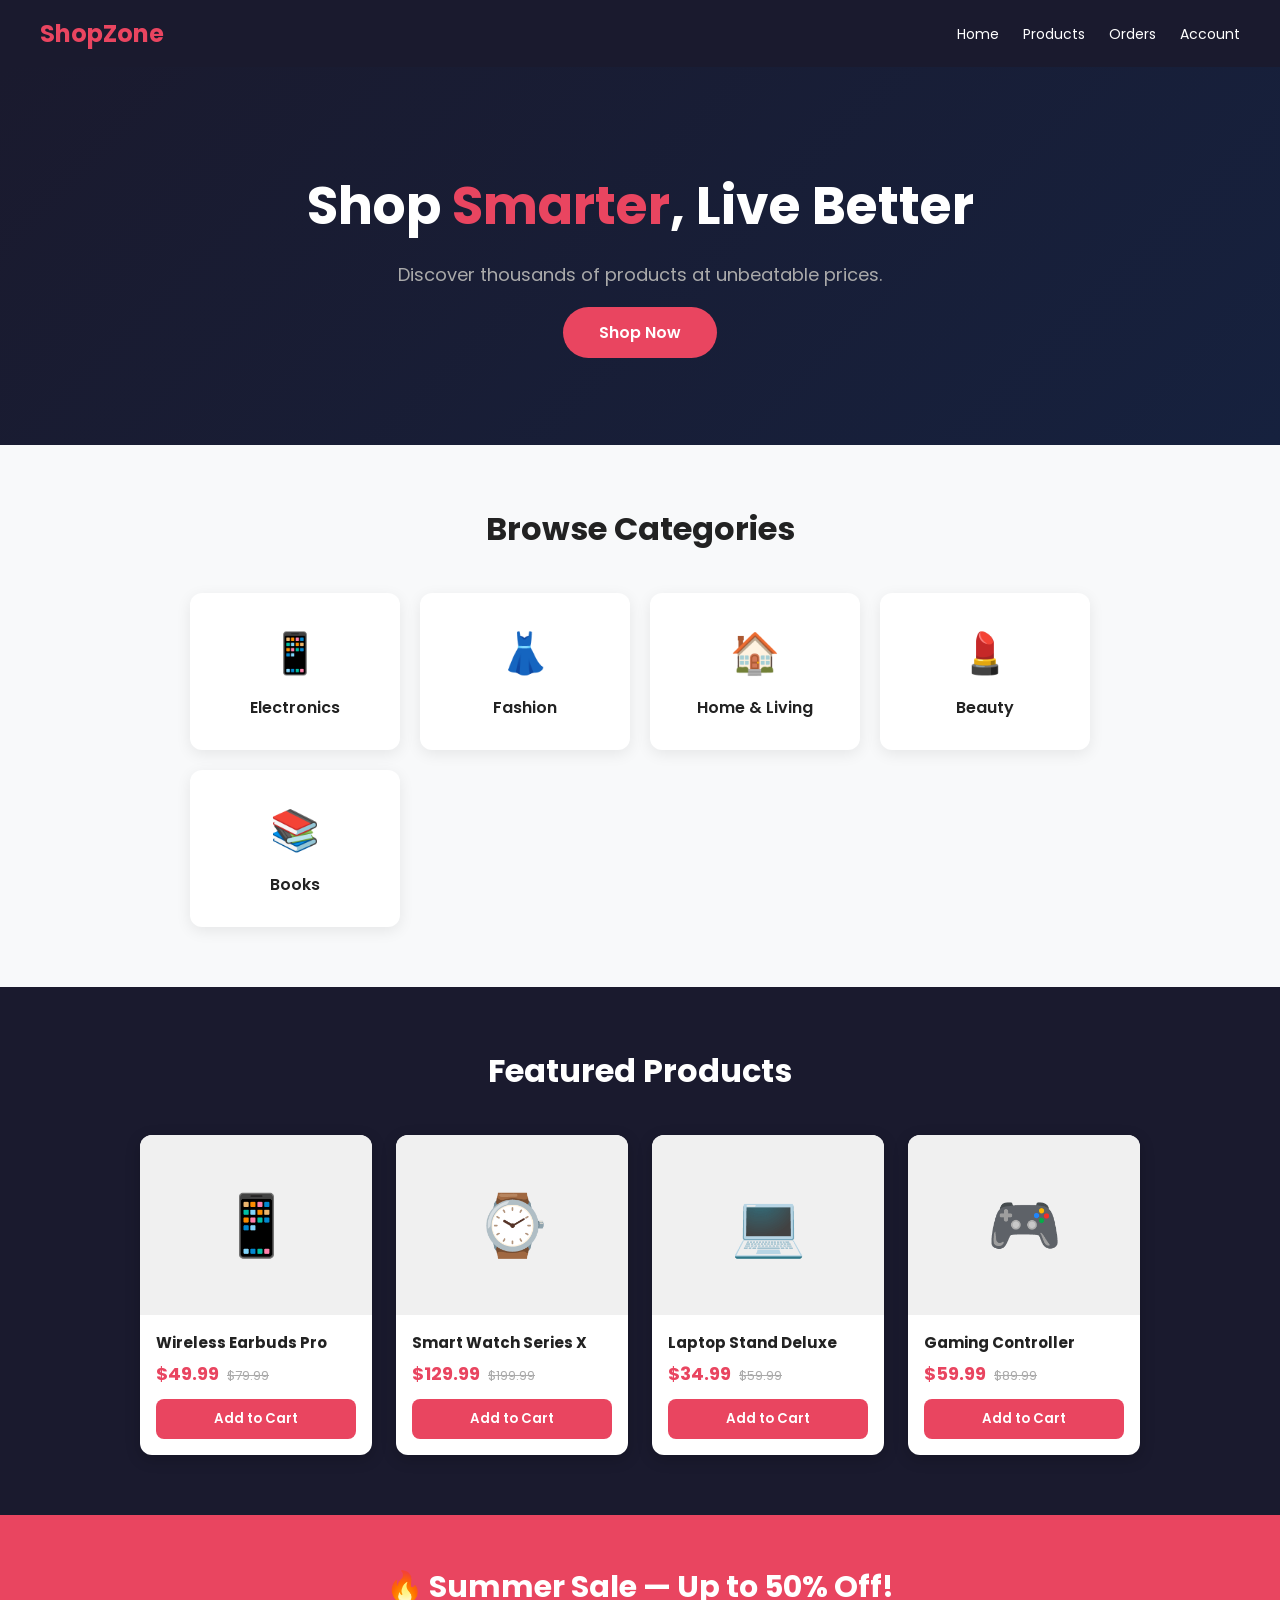
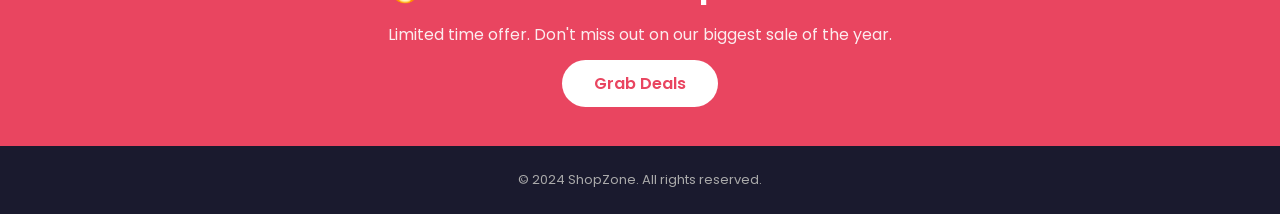
==== commit f06ec090: "fix: remove duplicate concatenated content from home page, restore product-service styling and compl" ====
--- a/src/frontend/index.html
+++ b/src/frontend/index.html
@@ -1,98 +1,12 @@
-html<!DOCTYPE html>
+<!-- src/frontend/index.html -->
+<!DOCTYPE html>
 <html lang="en">
 <head>
   <meta charset="UTF-8">
   <meta name="viewport" content="width=device-width, initial-scale=1.0">
   <title>ShopZone - Home</title>
+  <link rel="stylesheet" href="style.css">
   <link href="https://fonts.googleapis.com/css2?family=Poppins:wght@300;400;600;700&display=swap" rel="stylesheet">
-  <style>
-    * { margin: 0; padding: 0; box-sizing: border-box; }
-    body { font-family: 'Poppins', sans-serif; background: #f8f9fa; color: #222; }
-
-    nav {
-      background: #1a1a2e; color: white; padding: 16px 40px;
-      display: flex; justify-content: space-between; align-items: center;
-    }
-    nav .logo { font-size: 24px; font-weight: 700; color: #e94560; }
-    nav ul { list-style: none; display: flex; gap: 24px; }
-    nav ul a { color: white; text-decoration: none; font-size: 14px; }
-    nav ul a:hover { color: #e94560; }
-
-    .hero {
-      background: linear-gradient(135deg, #1a1a2e, #16213e);
-      color: white; text-align: center; padding: 100px 20px;
-    }
-    .hero h1 { font-size: 52px; font-weight: 700; margin-bottom: 16px; }
-    .hero h1 span { color: #e94560; }
-    .hero p { font-size: 18px; color: #aaa; margin-bottom: 32px; }
-    .hero a {
-      background: #e94560; color: white; padding: 14px 36px;
-      border-radius: 30px; text-decoration: none; font-weight: 600;
-      transition: background 0.3s;
-    }
-    .hero a:hover { background: #c73652; }
-
-    .categories {
-      padding: 60px 40px; text-align: center;
-    }
-    .categories h2 { font-size: 32px; margin-bottom: 40px; }
-    .category-grid {
-      display: grid; grid-template-columns: repeat(auto-fit, minmax(180px, 1fr));
-      gap: 20px; max-width: 900px; margin: 0 auto;
-    }
-    .category-card {
-      background: white; border-radius: 12px; padding: 30px 20px;
-      box-shadow: 0 4px 15px rgba(0,0,0,0.08); transition: transform 0.3s;
-      cursor: pointer;
-    }
-    .category-card:hover { transform: translateY(-6px); }
-    .category-card .icon { font-size: 40px; margin-bottom: 12px; }
-    .category-card h3 { font-size: 16px; font-weight: 600; }
-
-    .featured {
-      background: #1a1a2e; padding: 60px 40px; text-align: center;
-    }
-    .featured h2 { color: white; font-size: 32px; margin-bottom: 40px; }
-    .product-grid {
-      display: grid; grid-template-columns: repeat(auto-fit, minmax(220px, 1fr));
-      gap: 24px; max-width: 1000px; margin: 0 auto;
-    }
-    .product-card {
-      background: white; border-radius: 12px; overflow: hidden;
-      box-shadow: 0 4px 15px rgba(0,0,0,0.2); transition: transform 0.3s;
-    }
-    .product-card:hover { transform: translateY(-6px); }
-    .product-img {
-      height: 180px; display: flex; align-items: center; justify-content: center;
-      font-size: 60px; background: #f0f0f0;
-    }
-    .product-info { padding: 16px; text-align: left; }
-    .product-info h4 { font-size: 15px; margin-bottom: 6px; }
-    .product-info .price { color: #e94560; font-weight: 700; font-size: 18px; }
-    .product-info .old-price { color: #aaa; text-decoration: line-through; font-size: 13px; margin-left: 8px; }
-    .btn-cart {
-      width: 100%; margin-top: 12px; padding: 10px;
-      background: #e94560; color: white; border: none;
-      border-radius: 8px; cursor: pointer; font-family: 'Poppins', sans-serif;
-      font-weight: 600; transition: background 0.3s;
-    }
-    .btn-cart:hover { background: #c73652; }
-
-    .banner {
-      background: #e94560; color: white; text-align: center; padding: 50px 20px;
-    }
-    .banner h2 { font-size: 30px; margin-bottom: 12px; }
-    .banner p { font-size: 16px; margin-bottom: 24px; opacity: 0.9; }
-    .banner a {
-      background: white; color: #e94560; padding: 12px 32px;
-      border-radius: 30px; text-decoration: none; font-weight: 600;
-    }
-
-    footer {
-      background: #1a1a2e; color: #aaa; text-align: center; padding: 24px;
-      font-size: 13px;
-    }
-  </style>
 </head>
 <body>
 
@@ -172,784 +86,4 @@
   </footer>
 
 </body>
-</html>
-
-html<!DOCTYPE html>
-<html lang="en">
-<head>
-  <meta charset="UTF-8">
-  <meta name="viewport" content="width=device-width, initial-scale=1.0">
-  <title>ShopZone - Products</title>
-  <link href="https://fonts.googleapis.com/css2?family=Poppins:wght@300;400;600;700&display=swap" rel="stylesheet">
-  <style>
-    * { margin: 0; padding: 0; box-sizing: border-box; }
-    body { font-family: 'Poppins', sans-serif; background: #f8f9fa; color: #222; }
-
-    nav {
-      background: #1a1a2e; color: white; padding: 16px 40px;
-      display: flex; justify-content: space-between; align-items: center;
-    }
-    nav .logo { font-size: 24px; font-weight: 700; color: #e94560; }
-    nav ul { list-style: none; display: flex; gap: 24px; }
-    nav ul a { color: white; text-decoration: none; font-size: 14px; }
-    nav ul a:hover { color: #e94560; }
-
-    .page-header {
-      background: linear-gradient(135deg, #1a1a2e, #16213e);
-      color: white; padding: 40px; text-align: center;
-    }
-    .page-header h1 { font-size: 36px; }
-    .page-header p { color: #aaa; margin-top: 8px; }
-
-    .filters {
-      background: white; padding: 16px 40px;
-      display: flex; gap: 12px; flex-wrap: wrap; align-items: center;
-      box-shadow: 0 2px 8px rgba(0,0,0,0.06);
-    }
-    .filters span { font-weight: 600; margin-right: 8px; }
-    .filter-btn {
-      padding: 8px 18px; border: 2px solid #ddd; border-radius: 20px;
-      background: white; cursor: pointer; font-family: 'Poppins', sans-serif;
-      font-size: 13px; transition: all 0.3s;
-    }
-    .filter-btn:hover, .filter-btn.active {
-      background: #e94560; color: white; border-color: #e94560;
-    }
-    .search-box {
-      margin-left: auto; padding: 8px 16px; border: 2px solid #ddd;
-      border-radius: 20px; font-family: 'Poppins', sans-serif; font-size: 13px;
-      outline: none; width: 220px;
-    }
-    .search-box:focus { border-color: #e94560; }
-
-    .products-section { padding: 40px; }
-    .products-section h2 { font-size: 22px; margin-bottom: 24px; }
-    .product-grid {
-      display: grid; grid-template-columns: repeat(auto-fill, minmax(220px, 1fr));
-      gap: 24px;
-    }
-    .product-card {
-      background: white; border-radius: 12px; overflow: hidden;
-      box-shadow: 0 4px 15px rgba(0,0,0,0.08); transition: transform 0.3s;
-    }
-    .product-card:hover { transform: translateY(-6px); }
-    .badge {
-      position: absolute; top: 10px; left: 10px;
-      background: #e94560; color: white; font-size: 11px;
-      padding: 4px 10px; border-radius: 20px; font-weight: 600;
-    }
-    .product-img-wrap { position: relative; }
-    .product-img {
-      height: 180px; display: flex; align-items: center; justify-content: center;
-      font-size: 60px; background: #f0f0f0;
-    }
-    .product-info { padding: 16px; }
-    .product-info .category { font-size: 11px; color: #e94560; font-weight: 600; text-transform: uppercase; }
-    .product-info h4 { font-size: 15px; margin: 4px 0 8px; }
-    .stars { color: #f5a623; font-size: 13px; margin-bottom: 6px; }
-    .price { color: #e94560; font-weight: 700; font-size: 18px; }
-    .old-price { color: #aaa; text-decoration: line-through; font-size: 13px; margin-left: 8px; }
-    .btn-cart {
-      width: 100%; margin-top: 12px; padding: 10px;
-      background: #1a1a2e; color: white; border: none;
-      border-radius: 8px; cursor: pointer; font-family: 'Poppins', sans-serif;
-      font-weight: 600; transition: background 0.3s;
-    }
-    .btn-cart:hover { background: #e94560; }
-
-    footer {
-      background: #1a1a2e; color: #aaa; text-align: center;
-      padding: 24px; font-size: 13px; margin-top: 40px;
-    }
-  </style>
-</head>
-<body>
-
-  <nav>
-    <div class="logo">ShopZone</div>
-    <ul>
-      <li><a href="../frontend/index.html">Home</a></li>
-      <li><a href="#">Products</a></li>
-      <li><a href="../order-service/index.html">Orders</a></li>
-      <li><a href="../user-service/index.html">Account</a></li>
-    </ul>
-  </nav>
-
-  <div class="page-header">
-    <h1>All Products</h1>
-    <p>Find exactly what you're looking for</p>
-  </div>
-
-  <div class="filters">
-    <span>Filter:</span>
-    <button class="filter-btn active">All</button>
-    <button class="filter-btn">Electronics</button>
-    <button class="filter-btn">Fashion</button>
-    <button class="filter-btn">Home</button>
-    <button class="filter-btn">Beauty</button>
-    <input class="search-box" type="text" placeholder="🔍 Search products...">
-  </div>
-
-  <section class="products-section">
-    <h2>Showing 8 Products</h2>
-    <div class="product-grid">
-
-      <div class="product-card">
-        <div class="product-img-wrap">
-          <div class="product-img">📱</div>
-          <span class="badge">-38%</span>
-        </div>
-        <div class="product-info">
-          <div class="category">Electronics</div>
-          <h4>Wireless Earbuds Pro</h4>
-          <div class="stars">★★★★★</div>
-          <span class="price">$49.99</span><span class="old-price">$79.99</span>
-          <button class="btn-cart">Add to Cart</button>
-        </div>
-      </div>
-
-      <div class="product-card">
-        <div class="product-img-wrap">
-          <div class="product-img">⌚</div>
-          <span class="badge">-35%</span>
-        </div>
-        <div class="product-info">
-          <div class="category">Electronics</div>
-          <h4>Smart Watch Series X</h4>
-          <div class="stars">★★★★☆</div>
-          <span class="price">$129.99</span><span class="old-price">$199.99</span>
-          <button class="btn-cart">Add to Cart</button>
-        </div>
-      </div>
-
-      <div class="product-card">
-        <div class="product-img-wrap">
-          <div class="product-img">👟</div>
-        </div>
-        <div class="product-info">
-          <div class="category">Fashion</div>
-          <h4>Running Shoes Elite</h4>
-          <div class="stars">★★★★★</div>
-          <span class="price">$89.99</span><span class="old-price">$120.00</span>
-          <button class="btn-cart">Add to Cart</button>
-        </div>
-      </div>
-
-      <div class="product-card">
-        <div class="product-img-wrap">
-          <div class="product-img">🎮</div>
-          <span class="badge">Sale</span>
-        </div>
-        <div class="product-info">
-          <div class="category">Electronics</div>
-          <h4>Gaming Controller</h4>
-          <div class="stars">★★★★☆</div>
-          <span class="price">$59.99</span><span class="old-price">$89.99</span>
-          <button class="btn-cart">Add to Cart</button>
-        </div>
-      </div>
-
-      <div class="product-card">
-        <div class="product-img-wrap">
-          <div class="product-img">🛋️</div>
-        </div>
-        <div class="product-info">
-          <div class="category">Home</div>
-          <h4>Comfort Cushion Set</h4>
-          <div class="stars">★★★★★</div>
-          <span class="price">$29.99</span><span class="old-price">$45.00</span>
-          <button class="btn-cart">Add to Cart</button>
-        </div>
-      </div>
-
-      <div class="product-card">
-        <div class="product-img-wrap">
-          <div class="product-img">💄</div>
-        </div>
-        <div class="product-info">
-          <div class="category">Beauty</div>
-          <h4>Glow Serum Kit</h4>
-          <div class="stars">★★★★☆</div>
-          <span class="price">$39.99</span><span class="old-price">$60.00</span>
-          <button class="btn-cart">Add to Cart</button>
-        </div>
-      </div>
-
-      <div class="product-card">
-        <div class="product-img-wrap">
-          <div class="product-img">💻</div>
-          <span class="badge">-42%</span>
-        </div>
-        <div class="product-info">
-          <div class="category">Electronics</div>
-          <h4>Laptop Stand Deluxe</h4>
-          <div class="stars">★★★★★</div>
-          <span class="price">$34.99</span><span class="old-price">$59.99</span>
-          <button class="btn-cart">Add to Cart</button>
-        </div>
-      </div>
-
-      <div class="product-card">
-        <div class="product-img-wrap">
-          <div class="product-img">📚</div>
-        </div>
-        <div class="product-info">
-          <div class="category">Books</div>
-          <h4>Dev Mastery Bundle</h4>
-          <div class="stars">★★★★★</div>
-          <span class="price">$24.99</span><span class="old-price">$40.00</span>
-          <button class="btn-cart">Add to Cart</button>
-        </div>
-      </div>
-
-    </div>
-  </section>
-
-  <footer><p>© 2024 ShopZone. All rights reserved.</p></footer>
-
-  <script>
-    document.querySelectorAll('.filter-btn').forEach(btn => {
-      btn.addEventListener('click', () => {
-        document.querySelectorAll('.filter-btn').forEach(b => b.classList.remove('active'));
-        btn.classList.add('active');
-      });
-    });
-  </script>
-</body>
-</html>
-
-html<!DOCTYPE html>
-<html lang="en">
-<head>
-  <meta charset="UTF-8">
-  <meta name="viewport" content="width=device-width, initial-scale=1.0">
-  <title>ShopZone - Orders</title>
-  <link href="https://fonts.googleapis.com/css2?family=Poppins:wght@300;400;600;700&display=swap" rel="stylesheet">
-  <style>
-    * { margin: 0; padding: 0; box-sizing: border-box; }
-    body { font-family: 'Poppins', sans-serif; background: #f8f9fa; color: #222; }
-
-    nav {
-      background: #1a1a2e; color: white; padding: 16px 40px;
-      display: flex; justify-content: space-between; align-items: center;
-    }
-    nav .logo { font-size: 24px; font-weight: 700; color: #e94560; }
-    nav ul { list-style: none; display: flex; gap: 24px; }
-    nav ul a { color: white; text-decoration: none; font-size: 14px; }
-    nav ul a:hover { color: #e94560; }
-
-    .page-header {
-      background: linear-gradient(135deg, #1a1a2e, #16213e);
-      color: white; padding: 40px; text-align: center;
-    }
-    .page-header h1 { font-size: 36px; }
-    .page-header p { color: #aaa; margin-top: 8px; }
-
-    .orders-container { max-width: 860px; margin: 40px auto; padding: 0 20px; }
-
-    .summary-cards {
-      display: grid; grid-template-columns: repeat(auto-fit, minmax(180px, 1fr));
-      gap: 16px; margin-bottom: 32px;
-    }
-    .summary-card {
-      background: white; border-radius: 12px; padding: 20px;
-      box-shadow: 0 4px 15px rgba(0,0,0,0.08); text-align: center;
-      border-top: 4px solid #e94560;
-    }
-    .summary-card .number { font-size: 32px; font-weight: 700; color: #e94560; }
-    .summary-card .label { font-size: 13px; color: #888; margin-top: 4px; }
-
-    .orders-list h2 { font-size: 22px; margin-bottom: 20px; }
-    .order-card {
-      background: white; border-radius: 12px; padding: 20px 24px;
-      box-shadow: 0 4px 15px rgba(0,0,0,0.08); margin-bottom: 16px;
-      display: flex; align-items: center; gap: 20px; flex-wrap: wrap;
-    }
-    .order-icon { font-size: 36px; }
-    .order-details { flex: 1; }
-    .order-details h4 { font-size: 16px; font-weight: 600; margin-bottom: 4px; }
-    .order-details p { font-size: 13px; color: #888; }
-    .order-id { font-size: 12px; color: #aaa; margin-top: 2px; }
-    .order-meta { text-align: right; }
-    .order-price { font-size: 18px; font-weight: 700; color: #1a1a2e; }
-    .status {
-      display: inline-block; padding: 4px 14px; border-radius: 20px;
-      font-size: 12px; font-weight: 600; margin-top: 6px;
-    }
-    .status.delivered { background: #e8f5e9; color: #2e7d32; }
-    .status.shipped { background: #e3f2fd; color: #1565c0; }
-    .status.processing { background: #fff8e1; color: #f57f17; }
-    .status.cancelled { background: #fce4ec; color: #c62828; }
-    .btn-track {
-      padding: 8px 18px; background: #e94560; color: white;
-      border: none; border-radius: 8px; cursor: pointer;
-      font-family: 'Poppins', sans-serif; font-size: 13px; font-weight: 600;
-      margin-top: 8px; transition: background 0.3s;
-    }
-    .btn-track:hover { background: #c73652; }
-
-    .tracker {
-      background: white; border-radius: 12px; padding: 24px;
-      box-shadow: 0 4px 15px rgba(0,0,0,0.08); margin-top: 32px;
-    }
-    .tracker h3 { font-size: 18px; margin-bottom: 24px; }
-    .track-steps {
-      display: flex; justify-content: space-between; position: relative;
-    }
-    .track-steps::before {
-      content: ''; position: absolute; top: 16px; left: 0; right: 0;
-      height: 3px; background: #eee; z-index: 0;
-    }
-    .track-step { text-align: center; flex: 1; position: relative; z-index: 1; }
-    .step-dot {
-      width: 32px; height: 32px; border-radius: 50%; background: #eee;
-      margin: 0 auto 8px; display: flex; align-items: center; justify-content: center;
-      font-size: 16px;
-    }
-    .step-dot.done { background: #e94560; }
-    .step-dot.active { background: #1a1a2e; }
-    .track-step p { font-size: 12px; color: #888; }
-    .track-step.done p { color: #e94560; font-weight: 600; }
-
-    footer {
-      background: #1a1a2e; color: #aaa; text-align: center;
-      padding: 24px; font-size: 13px; margin-top: 40px;
-    }
-  </style>
-</head>
-<body>
-
-  <nav>
-    <div class="logo">ShopZone</div>
-    <ul>
-      <li><a href="../frontend/index.html">Home</a></li>
-      <li><a href="../product-service/index.html">Products</a></li>
-      <li><a href="#">Orders</a></li>
-      <li><a href="../user-service/index.html">Account</a></li>
-    </ul>
-  </nav>
-
-  <div class="page-header">
-    <h1>My Orders</h1>
-    <p>Track and manage your purchases</p>
-  </div>
-
-  <div class="orders-container">
-
-    <div class="summary-cards">
-      <div class="summary-card"><div class="number">12</div><div class="label">Total Orders</div></div>
-      <div class="summary-card"><div class="number">3</div><div class="label">In Progress</div></div>
-      <div class="summary-card"><div class="number">8</div><div class="label">Delivered</div></div>
-      <div class="summary-card"><div class="number">1</div><div class="label">Cancelled</div></div>
-    </div>
-
-    <div class="orders-list">
-      <h2>Recent Orders</h2>
-
-      <div class="order-card">
-        <div class="order-icon">📱</div>
-        <div class="order-details">
-          <h4>Wireless Earbuds Pro</h4>
-          <p>Ordered on May 18, 2024</p>
-          <div class="order-id">#ORD-2024-00142</div>
-        </div>
-        <div class="order-meta">
-          <div class="order-price">$49.99</div>
-          <div><span class="status shipped">Shipped</span></div>
-          <button class="btn-track">Track</button>
-        </div>
-      </div>
-
-      <div class="order-card">
-        <div class="order-icon">⌚</div>
-        <div class="order-details">
-          <h4>Smart Watch Series X</h4>
-          <p>Ordered on May 15, 2024</p>
-          <div class="order-id">#ORD-2024-00138</div>
-        </div>
-        <div class="order-meta">
-          <div class="order-price">$129.99</div>
-          <div><span class="status delivered">Delivered</span></div>
-          <button class="btn-track">View</button>
-        </div>
-      </div>
-
-      <div class="order-card">
-        <div class="order-icon">🎮</div>
-        <div class="order-details">
-          <h4>Gaming Controller</h4>
-          <p>Ordered on May 10, 2024</p>
-          <div class="order-id">#ORD-2024-00131</div>
-        </div>
-        <div class="order-meta">
-          <div class="order-price">$59.99</div>
-          <div><span class="status processing">Processing</span></div>
-          <button class="btn-track">Track</button>
-        </div>
-      </div>
-
-      <div class="order-card">
-        <div class="order-icon">👟</div>
-        <div class="order-details">
-          <h4>Running Shoes Elite</h4>
-          <p>Ordered on May 5, 2024</p>
-          <div class="order-id">#ORD-2024-00122</div>
-        </div>
-        <div class="order-meta">
-          <div class="order-price">$89.99</div>
-          <div><span class="status cancelled">Cancelled</span></div>
-          <button class="btn-track">Reorder</button>
-        </div>
-      </div>
-    </div>
-
-    <div class="tracker">
-      <h3>📦 Tracking Order #ORD-2024-00142</h3>
-      <div class="track-steps">
-        <div class="track-step done">
-          <div class="step-dot done">✓</div>
-          <p>Ordered</p>
-        </div>
-        <div class="track-step done">
-          <div class="step-dot done">✓</div>
-          <p>Confirmed</p>
-        </div>
-        <div class="track-step done">
-          <div class="step-dot active">🚚</div>
-          <p>Shipped</p>
-        </div>
-        <div class="track-step">
-          <div class="step-dot">📦</div>
-          <p>Out for Delivery</p>
-        </div>
-        <div class="track-step">
-          <div class="step-dot">🏠</div>
-          <p>Delivered</p>
-        </div>
-      </div>
-    </div>
-
-  </div>
-
-  <footer><p>© 2024 ShopZone. All rights reserved.</p></footer>
-</body>
-</html>
-
-
-html<!DOCTYPE html>
-<html lang="en">
-<head>
-  <meta charset="UTF-8">
-  <meta name="viewport" content="width=device-width, initial-scale=1.0">
-  <title>ShopZone - My Account</title>
-  <link href="https://fonts.googleapis.com/css2?family=Poppins:wght@300;400;600;700&display=swap" rel="stylesheet">
-  <style>
-    * { margin: 0; padding: 0; box-sizing: border-box; }
-    body { font-family: 'Poppins', sans-serif; background: #f8f9fa; color: #222; }
-
-    nav {
-      background: #1a1a2e; color: white; padding: 16px 40px;
-      display: flex; justify-content: space-between; align-items: center;
-    }
-    nav .logo { font-size: 24px; font-weight: 700; color: #e94560; }
-    nav ul { list-style: none; display: flex; gap: 24px; }
-    nav ul a { color: white; text-decoration: none; font-size: 14px; }
-    nav ul a:hover { color: #e94560; }
-
-    .profile-header {
-      background: linear-gradient(135deg, #1a1a2e, #16213e);
-      padding: 40px; display: flex; align-items: center; gap: 24px;
-    }
-    .avatar {
-      width: 80px; height: 80px; border-radius: 50%; background: #e94560;
-      display: flex; align-items: center; justify-content: center;
-      font-size: 36px; color: white; font-weight: 700;
-    }
-    .profile-info h1 { color: white; font-size: 26px; }
-    .profile-info p { color: #aaa; font-size: 14px; margin-top: 4px; }
-    .profile-info .member { color: #e94560; font-size: 12px; font-weight: 600; margin-top: 6px; }
-
-    .container { max-width: 860px; margin: 40px auto; padding: 0 20px; }
-
-    .stats {
-      display: grid; grid-template-columns: repeat(auto-fit, minmax(160px, 1fr));
-      gap: 16px; margin-bottom: 32px;
-    }
-    .stat-card {
-      background: white; border-radius: 12px; padding: 20px;
-      box-shadow: 0 4px 15px rgba(0,0,0,0.08); text-align: center;
-      border-top: 4px solid #e94560;
-    }
-    .stat-card .num { font-size: 28px; font-weight: 700; color: #e94560; }
-    .stat-card .lbl { font-size: 12px; color: #888; margin-top: 4px; }
-
-    .section { background: white; border-radius: 12px; padding: 24px; margin-bottom: 20px; box-shadow: 0 4px 15px rgba(0,0,0,0.08); }
-    .section h3 { font-size: 18px; margin-bottom: 20px; padding-bottom: 12px; border-bottom: 2px solid #f0f0f0; }
-
-    .form-row { display: grid; grid-template-columns: 1fr 1fr; gap: 16px; margin-bottom: 16px; }
-    .form-group { display: flex; flex-direction: column; gap: 6px; }
-    .form-group label { font-size: 13px; font-weight: 600; color: #555; }
-    .form-group input {
-      padding: 10px 14px; border: 2px solid #eee; border-radius: 8px;
-      font-family: 'Poppins', sans-serif; font-size: 14px; outline: none;
-    }
-    .form-group input:focus { border-color: #e94560; }
-    .btn-save {
-      padding: 10px 28px; background: #e94560; color: white;
-      border: none; border-radius: 8px; cursor: pointer;
-      font-family: 'Poppins', sans-serif; font-weight: 600; font-size: 14px;
-      transition: background 0.3s;
-    }
-    .btn-save:hover { background: #c73652; }
-
-    .address-card {
-      border: 2px solid #eee; border-radius: 10px; padding: 16px;
-      margin-bottom: 12px; position: relative;
-    }
-    .address-card.default { border-color: #e94560; }
-    .address-card .default-badge {
-      position: absolute; top: 12px; right: 12px;
-      background: #e94560; color: white; font-size: 11px;
-      padding: 3px 10px; border-radius: 20px;
-    }
-    .address-card p { font-size: 14px; color: #555; line-height: 1.6; }
-
-    footer {
-      background: #1a1a2e; color: #aaa; text-align: center;
-      padding: 24px; font-size: 13px; margin-top: 40px;
-    }
-  </style>
-</head>
-<body>
-
-  <nav>
-    <div class="logo">ShopZone</div>
-    <ul>
-      <li><a href="../frontend/index.html">Home</a></li>
-      <li><a href="../product-service/index.html">Products</a></li>
-      <li><a href="../order-service/index.html">Orders</a></li>
-      <li><a href="#">Account</a></li>
-    </ul>
-  </nav>
-
-  <div class="profile-header">
-    <div class="avatar">M</div>
-    <div class="profile-info">
-      <h1>Muhammad Ibrahim</h1>
-      <p>ibrahim@shopzone.com</p>
-      <div class="member">⭐ Premium Member since 2023</div>
-    </div>
-  </div>
-
-  <div class="container">
-
-    <div class="stats">
-      <div class="stat-card"><div class="num">12</div><div class="lbl">Orders</div></div>
-      <div class="stat-card"><div class="num">4</div><div class="lbl">Wishlist</div></div>
-      <div class="stat-card"><div class="num">$842</div><div class="lbl">Total Spent</div></div>
-      <div class="stat-card"><div class="num">320</div><div class="lbl">Points</div></div>
-    </div>
-
-    <div class="section">
-      <h3>👤 Personal Information</h3>
-      <div class="form-row">
-        <div class="form-group">
-          <label>First Name</label>
-          <input type="text" value="Muhammad Ibrahim">
-        </div>
-        <div class="form-group">
-          <label>Last Name</label>
-          <input type="text" value="Raza">
-        </div>
-      </div>
-      <div class="form-row">
-        <div class="form-group">
-          <label>Email</label>
-          <input type="email" value="ibrahim@shopzone.com">
-        </div>
-        <div class="form-group">
-          <label>Phone</label>
-          <input type="text" value="+92 300 1234567">
-        </div>
-      </div>
-      <button class="btn-save">Save Changes</button>
-    </div>
-
-    <div class="section">
-      <h3>📍 Saved Addresses</h3>
-      <div class="address-card default">
-        <span class="default-badge">Default</span>
-        <p><strong>Home</strong></p>
-        <p>123 Garden Town, Lahore, Punjab 54000, Pakistan</p>
-      </div>
-      <div class="address-card">
-        <p><strong>Office</strong></p>
-        <p>456 DHA Phase 5, Lahore, Punjab 54600, Pakistan</p>
-      </div>
-    </div>
-
-  </div>
-
-  <footer><p>© 2024 ShopZone. All rights reserved.</p></footer>
-</body>
-</html>
-
-html<!DOCTYPE html>
-<html lang="en">
-<head>
-  <meta charset="UTF-8">
-  <meta name="viewport" content="width=device-width, initial-scale=1.0">
-  <title>ShopZone - Notifications</title>
-  <link href="https://fonts.googleapis.com/css2?family=Poppins:wght@300;400;600;700&display=swap" rel="stylesheet">
-  <style>
-    * { margin: 0; padding: 0; box-sizing: border-box; }
-    body { font-family: 'Poppins', sans-serif; background: #f8f9fa; color: #222; }
-
-    nav {
-      background: #1a1a2e; color: white; padding: 16px 40px;
-      display: flex; justify-content: space-between; align-items: center;
-    }
-    nav .logo { font-size: 24px; font-weight: 700; color: #e94560; }
-    nav ul { list-style: none; display: flex; gap: 24px; }
-    nav ul a { color: white; text-decoration: none; font-size: 14px; }
-    nav ul a:hover { color: #e94560; }
-
-    .page-header {
-      background: linear-gradient(135deg, #1a1a2e, #16213e);
-      color: white; padding: 40px; text-align: center;
-    }
-    .page-header h1 { font-size: 36px; }
-    .page-header p { color: #aaa; margin-top: 8px; }
-
-    .container { max-width: 720px; margin: 40px auto; padding: 0 20px; }
-
-    .toolbar {
-      display: flex; justify-content: space-between; align-items: center;
-      margin-bottom: 20px;
-    }
-    .toolbar h2 { font-size: 20px; }
-    .btn-clear {
-      padding: 8px 18px; background: transparent; color: #e94560;
-      border: 2px solid #e94560; border-radius: 8px; cursor: pointer;
-      font-family: 'Poppins', sans-serif; font-size: 13px; font-weight: 600;
-      transition: all 0.3s;
-    }
-    .btn-clear:hover { background: #e94560; color: white; }
-
-    .notif-card {
-      background: white; border-radius: 12px; padding: 18px 20px;
-      box-shadow: 0 4px 15px rgba(0,0,0,0.08); margin-bottom: 12px;
-      display: flex; gap: 16px; align-items: flex-start;
-      border-left: 4px solid transparent; transition: transform 0.2s;
-    }
-    .notif-card:hover { transform: translateX(4px); }
-    .notif-card.unread { border-left-color: #e94560; background: #fff8f9; }
-    .notif-card.order { border-left-color: #1565c0; }
-    .notif-card.promo { border-left-color: #f57f17; }
-    .notif-icon { font-size: 28px; flex-shrink: 0; }
-    .notif-body { flex: 1; }
-    .notif-body h4 { font-size: 15px; font-weight: 600; margin-bottom: 4px; }
-    .notif-body p { font-size: 13px; color: #666; line-height: 1.5; }
-    .notif-time { font-size: 11px; color: #aaa; margin-top: 6px; }
-    .unread-dot {
-      width: 10px; height: 10px; border-radius: 50%;
-      background: #e94560; flex-shrink: 0; margin-top: 6px;
-    }
-
-    .empty-state {
-      text-align: center; padding: 60px 20px; color: #aaa;
-    }
-    .empty-state .icon { font-size: 60px; margin-bottom: 16px; }
-    .empty-state p { font-size: 16px; }
-
-    footer {
-      background: #1a1a2e; color: #aaa; text-align: center;
-      padding: 24px; font-size: 13px; margin-top: 40px;
-    }
-  </style>
-</head>
-<body>
-
-  <nav>
-    <div class="logo">ShopZone</div>
-    <ul>
-      <li><a href="../frontend/index.html">Home</a></li>
-      <li><a href="../product-service/index.html">Products</a></li>
-      <li><a href="../order-service/index.html">Orders</a></li>
-      <li><a href="../user-service/index.html">Account</a></li>
-    </ul>
-  </nav>
-
-  <div class="page-header">
-    <h1>🔔 Notifications</h1>
-    <p>Stay updated with your orders and deals</p>
-  </div>
-
-  <div class="container">
-    <div class="toolbar">
-      <h2>Recent (5 unread)</h2>
-      <button class="btn-clear">Mark All Read</button>
-    </div>
-
-    <div class="notif-card unread">
-      <div class="notif-icon">🚚</div>
-      <div class="notif-body">
-        <h4>Your order has been shipped!</h4>
-        <p>Order #ORD-2024-00142 (Wireless Earbuds Pro) is on its way. Expected delivery: May 22, 2024.</p>
-        <div class="notif-time">2 hours ago</div>
-      </div>
-      <div class="unread-dot"></div>
-    </div>
-
-    <div class="notif-card unread promo">
-      <div class="notif-icon">🔥</div>
-      <div class="notif-body">
-        <h4>Flash Sale — 50% Off Electronics!</h4>
-        <p>Hurry! Our biggest electronics sale ends in 6 hours. Grab your favorites before they're gone.</p>
-        <div class="notif-time">5 hours ago</div>
-      </div>
-      <div class="unread-dot"></div>
-    </div>
-
-    <div class="notif-card unread order">
-      <div class="notif-icon">✅</div>
-      <div class="notif-body">
-        <h4>Order Confirmed</h4>
-        <p>Your order #ORD-2024-00142 has been confirmed and is being prepared for shipment.</p>
-        <div class="notif-time">Yesterday at 3:20 PM</div>
-      </div>
-      <div class="unread-dot"></div>
-    </div>
-
-    <div class="notif-card">
-      <div class="notif-icon">⭐</div>
-      <div class="notif-body">
-        <h4>How was your Smart Watch?</h4>
-        <p>You recently received Smart Watch Series X. Share your experience and earn 50 reward points!</p>
-        <div class="notif-time">May 16, 2024</div>
-      </div>
-    </div>
-
-    <div class="notif-card">
-      <div class="notif-icon">🎁</div>
-      <div class="notif-body">
-        <h4>320 Reward Points Earned!</h4>
-        <p>You've accumulated 320 points. Redeem them for discounts on your next purchase.</p>
-        <div class="notif-time">May 15, 2024</div>
-      </div>
-    </div>
-
-    <div class="notif-card">
-      <div class="notif-icon">📦</div>
-      <div class="notif-body">
-        <h4>Order Delivered Successfully</h4>
-        <p>Your Smart Watch Series X has been delivered. Enjoy your purchase!</p>
-        <div class="notif-time">May 15, 2024</div>
-      </div>
-    </div>
-
-  </div>
-
-  <footer><p>© 2024 ShopZone. All rights reserved.</p></footer>
-</body>
 </html>
--- a/src/frontend/style.css
+++ b/src/frontend/style.css
@@ -0,0 +1,236 @@
+*{
+  margin:0;
+  padding:0;
+  box-sizing:border-box;
+}
+
+body{
+  font-family:'Poppins',sans-serif;
+  background:#f8f9fa;
+  color:#222;
+}
+
+nav{
+  background:#1a1a2e;
+  color:white;
+  padding:16px 40px;
+  display:flex;
+  justify-content:space-between;
+  align-items:center;
+}
+
+nav .logo{
+  font-size:24px;
+  font-weight:700;
+  color:#e94560;
+}
+
+nav ul{
+  list-style:none;
+  display:flex;
+  gap:24px;
+}
+
+nav ul a{
+  color:white;
+  text-decoration:none;
+  font-size:14px;
+}
+
+nav ul a:hover{
+  color:#e94560;
+}
+
+.hero{
+  background:linear-gradient(135deg,#1a1a2e,#16213e);
+  color:white;
+  text-align:center;
+  padding:100px 20px;
+}
+
+.hero h1{
+  font-size:52px;
+  font-weight:700;
+  margin-bottom:16px;
+}
+
+.hero h1 span{
+  color:#e94560;
+}
+
+.hero p{
+  font-size:18px;
+  color:#aaa;
+  margin-bottom:32px;
+}
+
+.hero a{
+  background:#e94560;
+  color:white;
+  padding:14px 36px;
+  border-radius:30px;
+  text-decoration:none;
+  font-weight:600;
+  transition:0.3s;
+}
+
+.hero a:hover{
+  background:#c73652;
+}
+
+.categories{
+  padding:60px 40px;
+  text-align:center;
+}
+
+.categories h2{
+  font-size:32px;
+  margin-bottom:40px;
+}
+
+.category-grid{
+  display:grid;
+  grid-template-columns:repeat(auto-fit,minmax(180px,1fr));
+  gap:20px;
+  max-width:900px;
+  margin:auto;
+}
+
+.category-card{
+  background:white;
+  border-radius:12px;
+  padding:30px 20px;
+  box-shadow:0 4px 15px rgba(0,0,0,0.08);
+  transition:0.3s;
+  cursor:pointer;
+}
+
+.category-card:hover{
+  transform:translateY(-6px);
+}
+
+.category-card .icon{
+  font-size:40px;
+  margin-bottom:12px;
+}
+
+.category-card h3{
+  font-size:16px;
+  font-weight:600;
+}
+
+.featured{
+  background:#1a1a2e;
+  padding:60px 40px;
+  text-align:center;
+}
+
+.featured h2{
+  color:white;
+  font-size:32px;
+  margin-bottom:40px;
+}
+
+.product-grid{
+  display:grid;
+  grid-template-columns:repeat(auto-fit,minmax(220px,1fr));
+  gap:24px;
+  max-width:1000px;
+  margin:auto;
+}
+
+.product-card{
+  background:white;
+  border-radius:12px;
+  overflow:hidden;
+  box-shadow:0 4px 15px rgba(0,0,0,0.2);
+  transition:0.3s;
+}
+
+.product-card:hover{
+  transform:translateY(-6px);
+}
+
+.product-img{
+  height:180px;
+  display:flex;
+  align-items:center;
+  justify-content:center;
+  font-size:60px;
+  background:#f0f0f0;
+}
+
+.product-info{
+  padding:16px;
+  text-align:left;
+}
+
+.product-info h4{
+  font-size:15px;
+  margin-bottom:6px;
+}
+
+.price{
+  color:#e94560;
+  font-weight:700;
+  font-size:18px;
+}
+
+.old-price{
+  color:#aaa;
+  text-decoration:line-through;
+  font-size:13px;
+  margin-left:8px;
+}
+
+.btn-cart{
+  width:100%;
+  margin-top:12px;
+  padding:10px;
+  background:#e94560;
+  color:white;
+  border:none;
+  border-radius:8px;
+  cursor:pointer;
+  font-family:'Poppins',sans-serif;
+  font-weight:600;
+}
+
+.btn-cart:hover{
+  background:#c73652;
+}
+
+.banner{
+  background:#e94560;
+  color:white;
+  text-align:center;
+  padding:50px 20px;
+}
+
+.banner h2{
+  font-size:30px;
+  margin-bottom:12px;
+}
+
+.banner p{
+  font-size:16px;
+  margin-bottom:24px;
+  opacity:0.9;
+}
+
+.banner a{
+  background:white;
+  color:#e94560;
+  padding:12px 32px;
+  border-radius:30px;
+  text-decoration:none;
+  font-weight:600;
+}
+
+footer{
+  background:#1a1a2e;
+  color:#aaa;
+  text-align:center;
+  padding:24px;
+  font-size:13px;
+}
